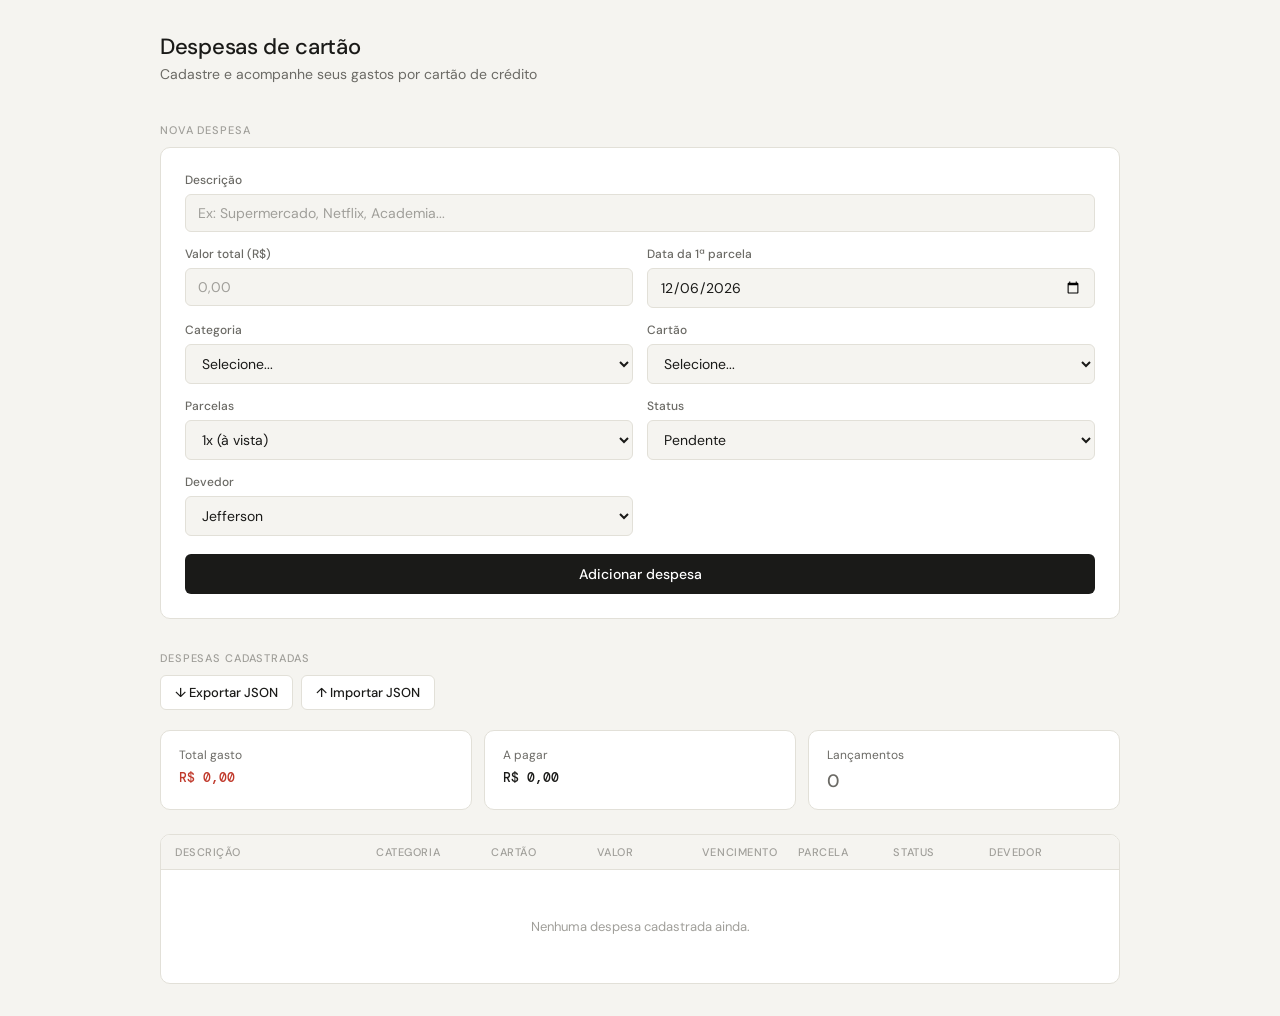
==== ReceitasEDespesas.html @ f3873daf "Versão inicial do projeto" ====
<!DOCTYPE html>
<html lang="pt-BR">
<head>
  <meta charset="UTF-8">
  <meta name="viewport" content="width=device-width, initial-scale=1.0">
  <title>Despesas de Cartão</title>
  <link href="https://fonts.googleapis.com/css2?family=DM+Sans:wght@400;500&family=DM+Mono:wght@400;500&display=swap" rel="stylesheet">
  <style>
    *, *::before, *::after { box-sizing: border-box; margin: 0; padding: 0; }

    :root {
      --bg: #f5f4f0;
      --surface: #ffffff;
      --border: #e2e0d8;
      --border-strong: #c8c6bc;
      --text: #1a1a18;
      --text-muted: #6b6a65;
      --text-faint: #a09f9a;
      --accent: #1a1a18;
      --danger: #c0392b;
      --danger-bg: #fdf0ee;
      --success: #1a7a4a;
      --success-bg: #edf7f2;
      --warning: #b35c00;
      --warning-bg: #fef5e7;
      --radius: 10px;
      --radius-sm: 6px;
    }

    body {
      font-family: 'DM Sans', sans-serif;
      background: var(--bg);
      color: var(--text);
      min-height: 100vh;
      padding: 2rem 1rem;
    }

    .container { max-width: 960px; margin: 0 auto; }

    header { margin-bottom: 2.5rem; }
    header h1 { font-size: 22px; font-weight: 500; letter-spacing: -0.3px; }
    header p { font-size: 14px; color: var(--text-muted); margin-top: 4px; }

    .section-label {
      font-size: 11px; font-weight: 500; text-transform: uppercase;
      letter-spacing: 0.08em; color: var(--text-faint); margin-bottom: 10px;
    }

    .card {
      background: var(--surface); border: 1px solid var(--border);
      border-radius: var(--radius); padding: 1.5rem; margin-bottom: 2rem;
    }

    .form-grid { display: grid; grid-template-columns: 1fr 1fr; gap: 14px; }
    .form-group { display: flex; flex-direction: column; gap: 6px; }
    .form-group.full { grid-column: 1 / -1; }

    label { font-size: 12px; font-weight: 500; color: var(--text-muted); }

    input, select {
      font-family: 'DM Sans', sans-serif; font-size: 14px; color: var(--text);
      background: var(--bg); border: 1px solid var(--border);
      border-radius: var(--radius-sm); padding: 9px 12px; outline: none;
      transition: border-color 0.15s; width: 100%;
    }
    input:focus, select:focus { border-color: var(--border-strong); background: #fff; }
    input::placeholder { color: var(--text-faint); }

    .btn-primary {
      width: 100%; padding: 11px; background: var(--accent); color: #fff;
      border: none; border-radius: var(--radius-sm); font-family: 'DM Sans', sans-serif;
      font-size: 14px; font-weight: 500; cursor: pointer; transition: opacity 0.15s; margin-top: 4px;
    }
    .btn-primary:hover { opacity: 0.82; }
    .btn-primary:active { opacity: 0.65; }

    .toolbar { display: flex; gap: 8px; margin-bottom: 1.25rem; }

    .btn-outline {
      display: inline-flex; align-items: center; gap: 6px; padding: 8px 14px;
      background: var(--surface); border: 1px solid var(--border); border-radius: var(--radius-sm);
      font-family: 'DM Sans', sans-serif; font-size: 13px; font-weight: 500;
      color: var(--text); cursor: pointer; transition: background 0.12s, border-color 0.12s;
    }
    .btn-outline:hover { background: var(--bg); border-color: var(--border-strong); }

    .summary { display: grid; grid-template-columns: repeat(3, 1fr); gap: 12px; margin-bottom: 1.5rem; }

    .metric {
      background: var(--surface); border: 1px solid var(--border);
      border-radius: var(--radius); padding: 16px 18px;
    }
    .metric-label { font-size: 12px; color: var(--text-muted); margin-bottom: 6px; }
    .metric-value { font-size: 22px; font-weight: 500; }
    .metric-value.danger { color: var(--danger); }
    .metric-value.muted { font-size: 18px; color: var(--text-muted); }

    .table-wrap {
      background: var(--surface); border: 1px solid var(--border);
      border-radius: var(--radius); overflow: hidden;
    }

    table { width: 100%; border-collapse: collapse; table-layout: fixed; }

    th {
      font-size: 11px; font-weight: 500; color: var(--text-faint); text-align: left;
      padding: 10px 14px; border-bottom: 1px solid var(--border); background: var(--bg);
      text-transform: uppercase; letter-spacing: 0.05em;
    }

    td {
      font-size: 13px; padding: 11px 14px;
      border-bottom: 1px solid var(--border); vertical-align: middle;
    }
    tr:last-child td { border-bottom: none; }
    tr:hover td { background: #fafaf8; }

    .badge { display: inline-block; font-size: 11px; font-weight: 500; padding: 3px 9px; border-radius: 20px; }
    .badge-pago { background: var(--success-bg); color: var(--success); }
    .badge-pendente { background: var(--warning-bg); color: var(--warning); }

    .cat-pill {
      display: inline-block; font-size: 11px; padding: 3px 9px; border-radius: 20px;
      background: var(--bg); color: var(--text-muted); border: 1px solid var(--border);
    }

    .parc-pill {
      display: inline-block; font-size: 11px; font-weight: 500; padding: 3px 9px;
      border-radius: 20px; background: #ede9fe; color: #5b21b6;
    }

    .mono { font-family: 'DM Mono', monospace; font-size: 13px; }

    .btn-del {
      background: none; border: none; color: var(--text-faint); cursor: pointer;
      font-size: 18px; line-height: 1; padding: 3px 7px; border-radius: var(--radius-sm);
      transition: color 0.1s, background 0.1s;
    }
    .btn-del:hover { color: var(--danger); background: var(--danger-bg); }

    .empty { text-align: center; color: var(--text-faint); font-size: 13px; padding: 3rem 0; }

    .toast {
      position: fixed; bottom: 2rem; left: 50%;
      transform: translateX(-50%) translateY(10px);
      background: var(--text); color: #fff; font-size: 13px;
      padding: 9px 20px; border-radius: 20px; opacity: 0;
      transition: opacity 0.2s, transform 0.2s;
      pointer-events: none; white-space: nowrap; z-index: 999;
    }
    .toast.show { opacity: 1; transform: translateX(-50%) translateY(0); }

    @media (max-width: 640px) {
      .form-grid { grid-template-columns: 1fr; }
      .summary { grid-template-columns: 1fr 1fr; }
      .col-cat, .col-cart { display: none; }
    }
  </style>
</head>
<body>
  <div class="container">

    <header>
      <h1>Despesas de cartão</h1>
      <p>Cadastre e acompanhe seus gastos por cartão de crédito</p>
    </header>

    <p class="section-label">Nova despesa</p>
    <div class="card">
      <div class="form-grid">
        <div class="form-group full">
          <label for="desc">Descrição</label>
          <input type="text" id="desc" placeholder="Ex: Supermercado, Netflix, Academia...">
        </div>
        <div class="form-group">
          <label for="valor">Valor total (R$)</label>
          <input type="number" id="valor" placeholder="0,00" min="0" step="0.01">
        </div>
        <div class="form-group">
          <label for="data">Data da 1ª parcela</label>
          <input type="date" id="data">
        </div>
        <div class="form-group">
          <label for="categoria">Categoria</label>
          <select id="categoria">
            <option value="">Selecione...</option>
            <option>Alimentação</option><option>Transporte</option><option>Saúde</option>
            <option>Lazer</option><option>Educação</option><option>Casa</option>
            <option>Assinaturas</option><option>Roupas</option><option>Viagem</option><option>Outros</option>
          </select>
        </div>
        <div class="form-group">
          <label for="cartao">Cartão</label>
          <select id="cartao">
            <option value="">Selecione...</option>
            <option>Nubank</option><option>Itaú</option><option>Bradesco</option>
            <option>Santander</option><option>Caixa</option><option>Inter</option>
            <option>C6 Bank</option><option>XP</option><option>Outro</option>
          </select>
        </div>
        <div class="form-group">
          <label for="parcelas">Parcelas</label>
          <select id="parcelas">
            <option value="1">1x (à vista)</option>
            <option value="2">2x</option><option value="3">3x</option><option value="4">4x</option>
            <option value="5">5x</option><option value="6">6x</option><option value="7">7x</option>
            <option value="8">8x</option><option value="9">9x</option><option value="10">10x</option>
            <option value="11">11x</option><option value="12">12x</option>
          </select>
        </div>
        <div class="form-group">
          <label for="status">Status</label>
          <select id="status">
            <option value="pendente">Pendente</option>
            <option value="pago">Pago</option>
          </select>
        </div>
        <div class="form-group">
          <label for="devedor">Devedor</label>
          <select id="devedor">
            <option value="Jefferson">Jefferson</option>
            <option value="Erika">Erika</option>
            <option value="Ambos">Ambos</option>
          </select>
        </div>
        <div class="form-group full">
          <button class="btn-primary" onclick="addDespesa()">Adicionar despesa</button>
        </div>
      </div>
    </div>

    <p class="section-label">Despesas cadastradas</p>

    <div class="toolbar">
      <button class="btn-outline" onclick="exportarJSON()">↓ Exportar JSON</button>
      <button class="btn-outline" onclick="document.getElementById('importInput').click()">↑ Importar JSON</button>
      <input type="file" id="importInput" accept=".json" style="display:none" onchange="importarJSON(event)">
    </div>

    <div class="summary">
      <div class="metric">
        <div class="metric-label">Total gasto</div>
        <div class="metric-value danger mono" id="total">R$ 0,00</div>
      </div>
      <div class="metric">
        <div class="metric-label">A pagar</div>
        <div class="metric-value mono" id="apagar">R$ 0,00</div>
      </div>
      <div class="metric">
        <div class="metric-label">Lançamentos</div>
        <div class="metric-value muted" id="count">0</div>
      </div>
    </div>

    <div class="table-wrap">
      <table>
        <colgroup>
          <col style="width:21%">
          <col class="col-cat" style="width:12%">
          <col class="col-cart" style="width:11%">
          <col style="width:11%">
          <col style="width:10%">
          <col style="width:10%">
          <col style="width:10%">
          <col style="width:10%">
          <col style="width:5%">
        </colgroup>
        <thead>
          <tr>
            <th>Descrição</th>
            <th class="col-cat">Categoria</th>
            <th class="col-cart">Cartão</th>
            <th>Valor</th>
            <th>Vencimento</th>
            <th>Parcela</th>
            <th>Status</th>
            <th>Devedor</th>
            <th></th>
          </tr>
        </thead>
        <tbody id="tbody">
          <tr><td colspan="9" class="empty">Nenhuma despesa cadastrada ainda.</td></tr>
        </tbody>
      </table>
    </div>

  </div>

  <div class="toast" id="toast"></div>

  <script>
    const STORAGE_KEY = 'despesas_cartao_v2';
    const fmt = v => v.toLocaleString('pt-BR', { style: 'currency', currency: 'BRL' });
    let despesas = [];

    function salvarLocal() {
      try { localStorage.setItem(STORAGE_KEY, JSON.stringify(despesas)); } catch(e) {}
    }

    function carregarLocal() {
      try {
        const raw = localStorage.getItem(STORAGE_KEY);
        if (raw) despesas = JSON.parse(raw);
      } catch(e) { despesas = []; }
    }

    function toast(msg) {
      const el = document.getElementById('toast');
      el.textContent = msg;
      el.classList.add('show');
      setTimeout(() => el.classList.remove('show'), 2400);
    }

    function exportarJSON() {
      if (despesas.length === 0) { toast('Nenhuma despesa para exportar.'); return; }
      const blob = new Blob([JSON.stringify(despesas, null, 2)], { type: 'application/json' });
      const url = URL.createObjectURL(blob);
      const a = document.createElement('a');
      a.href = url;
      a.download = `despesas_${new Date().toISOString().slice(0,10)}.json`;
      a.click();
      URL.revokeObjectURL(url);
      toast('Exportado com sucesso!');
    }

    function importarJSON(event) {
      const file = event.target.files[0];
      if (!file) return;
      const reader = new FileReader();
      reader.onload = e => {
        try {
          const dados = JSON.parse(e.target.result);
          if (!Array.isArray(dados)) throw new Error();
          despesas = dados;
          salvarLocal();
          renderTabela();
          renderSummary();
          toast(`${dados.length} lançamento(s) importado(s).`);
        } catch { toast('Arquivo inválido.'); }
        event.target.value = '';
      };
      reader.readAsText(file);
    }

    function addDespesa() {
      const desc      = document.getElementById('desc').value.trim();
      const valor     = parseFloat(document.getElementById('valor').value);
      const data      = document.getElementById('data').value;
      const categoria = document.getElementById('categoria').value;
      const cartao    = document.getElementById('cartao').value;
      const parcelas  = parseInt(document.getElementById('parcelas').value);
      const status    = document.getElementById('status').value;
      const devedor   = document.getElementById('devedor').value;

      if (!desc || !valor || !data || !categoria || !cartao) {
        toast('Preencha todos os campos obrigatórios.'); return;
      }

      const valorParcela = parseFloat((valor / parcelas).toFixed(2));
      const [ano, mes, dia] = data.split('-').map(Number);
      const grupoId = Date.now();

      const novas = Array.from({ length: parcelas }, (_, i) => {
        const d = new Date(ano, mes - 1 + i, dia);
        const dataParc = [
          d.getFullYear(),
          String(d.getMonth() + 1).padStart(2, '0'),
          String(d.getDate()).padStart(2, '0')
        ].join('-');
        return {
          id: grupoId + i,
          grupoId,
          desc,
          valor: valorParcela,
          data: dataParc,
          categoria,
          cartao,
          parcelaAtual: i + 1,
          parcelaTotal: parcelas,
          status,
          devedor
        };
      });

      despesas.unshift(...novas);
      salvarLocal();
      renderTabela();
      renderSummary();

      document.getElementById('desc').value = '';
      document.getElementById('valor').value = '';
      document.getElementById('categoria').value = '';
      document.getElementById('cartao').value = '';
      document.getElementById('parcelas').value = '1';
      document.getElementById('status').value = 'pendente';

      const msg = parcelas === 1
        ? 'Despesa adicionada!'
        : `${parcelas} parcelas de ${fmt(valorParcela)} adicionadas!`;
      toast(msg);
    }

    function deleteDespesa(id) {
      const d = despesas.find(x => x.id === id);
      if (!d) return;
      if (d.parcelaTotal > 1) {
        const todas = confirm(
          `Esta despesa tem ${d.parcelaTotal} parcelas.\n\nOK = remover todas as parcelas\nCancelar = remover só esta parcela`
        );
        despesas = todas
          ? despesas.filter(x => x.grupoId !== d.grupoId)
          : despesas.filter(x => x.id !== id);
      } else {
        if (!confirm('Remover esta despesa?')) return;
        despesas = despesas.filter(x => x.id !== id);
      }
      salvarLocal();
      renderTabela();
      renderSummary();
      toast('Removido.');
    }

    function renderTabela() {
      const tbody = document.getElementById('tbody');
      if (despesas.length === 0) {
        tbody.innerHTML = '<tr><td colspan="9" class="empty">Nenhuma despesa cadastrada ainda.</td></tr>';
        return;
      }
      tbody.innerHTML = despesas.map(d => {
        const [y, m, day] = d.data.split('-');
        const dataFmt = `${day}/${m}/${y}`;
        const parcLabel = d.parcelaTotal === 1
          ? '<span style="color:var(--text-faint);font-size:12px">à vista</span>'
          : `<span class="parc-pill">${d.parcelaAtual}/${d.parcelaTotal}</span>`;
        const badge = d.status === 'pago'
          ? '<span class="badge badge-pago">pago</span>'
          : '<span class="badge badge-pendente">pendente</span>';
        return `<tr>
          <td style="font-weight:500;overflow:hidden;text-overflow:ellipsis;white-space:nowrap" title="${d.desc}">${d.desc}</td>
          <td class="col-cat"><span class="cat-pill">${d.categoria}</span></td>
          <td class="col-cart" style="color:var(--text-muted);overflow:hidden;text-overflow:ellipsis;white-space:nowrap">${d.cartao}</td>
          <td class="mono" style="font-weight:500">${fmt(d.valor)}</td>
          <td style="color:var(--text-muted)">${dataFmt}</td>
          <td>${parcLabel}</td>
          <td>${badge}</td>
          <td style="color:var(--text-muted)">${d.devedor || '—'}</td>
          <td><button class="btn-del" onclick="deleteDespesa(${d.id})" title="Remover">×</button></td>
        </tr>`;
      }).join('');
    }

    function renderSummary() {
      const total  = despesas.reduce((s, d) => s + d.valor, 0);
      const apagar = despesas.filter(d => d.status === 'pendente').reduce((s, d) => s + d.valor, 0);
      document.getElementById('total').textContent  = fmt(total);
      document.getElementById('apagar').textContent = fmt(apagar);
      document.getElementById('count').textContent  = despesas.length;
    }

    document.getElementById('data').valueAsDate = new Date();
    carregarLocal();
    renderTabela();
    renderSummary();
  </script>
</body>
</html>
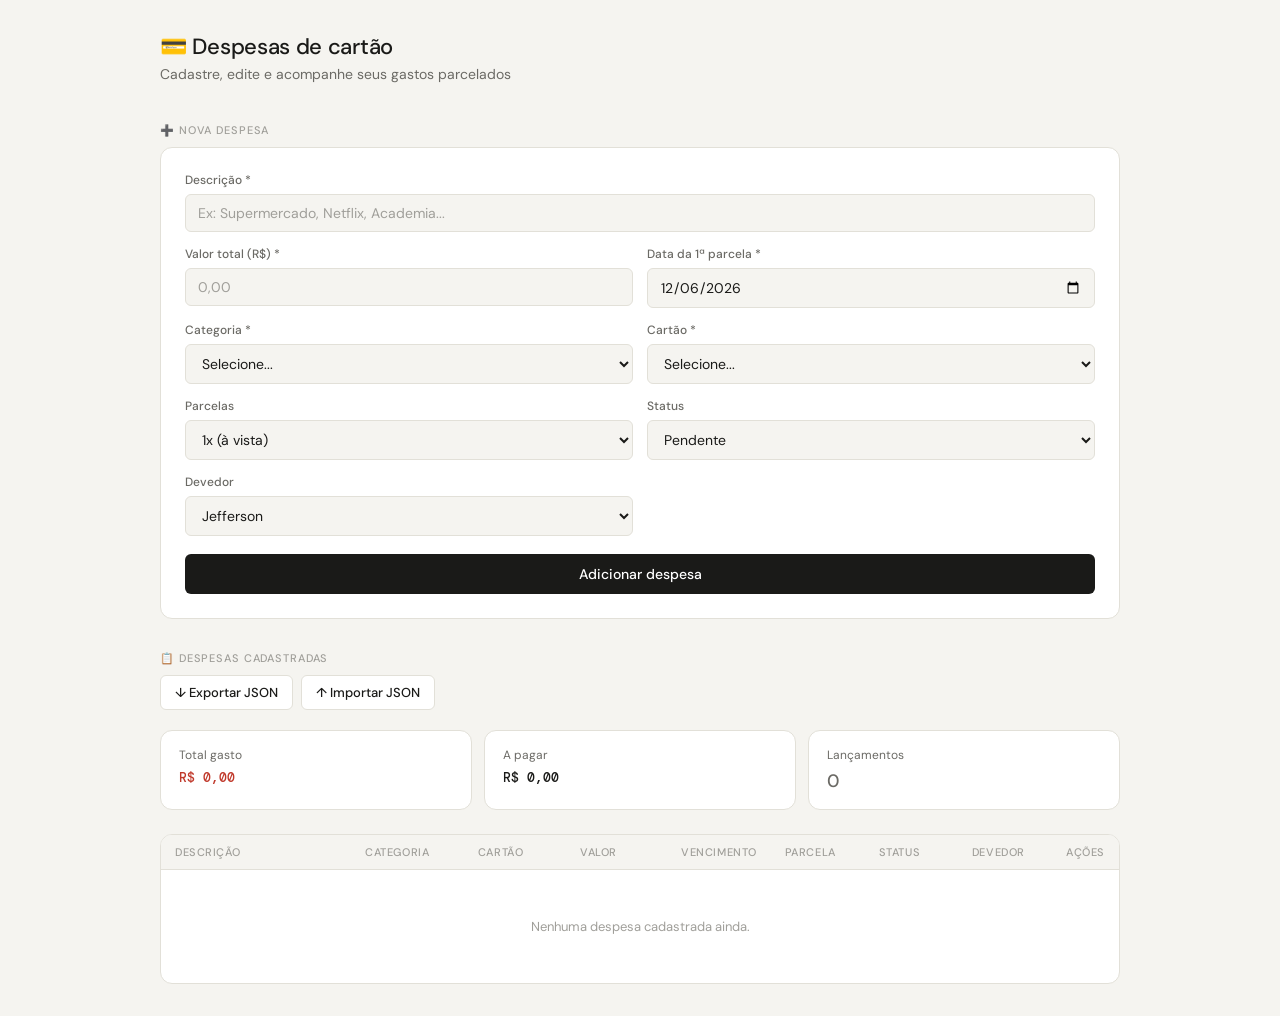
==== commit a1ecde42: "v2.10 - alteracao: separação do css e outros aperfeiçoamentos" ====
--- a/ReceitasEDespesas.html
+++ b/ReceitasEDespesas.html
@@ -1,466 +1,478 @@
 <!DOCTYPE html>
 <html lang="pt-BR">
 <head>
-  <meta charset="UTF-8">
-  <meta name="viewport" content="width=device-width, initial-scale=1.0">
-  <title>Despesas de Cartão</title>
-  <link href="https://fonts.googleapis.com/css2?family=DM+Sans:wght@400;500&family=DM+Mono:wght@400;500&display=swap" rel="stylesheet">
-  <style>
-    *, *::before, *::after { box-sizing: border-box; margin: 0; padding: 0; }
-
-    :root {
-      --bg: #f5f4f0;
-      --surface: #ffffff;
-      --border: #e2e0d8;
-      --border-strong: #c8c6bc;
-      --text: #1a1a18;
-      --text-muted: #6b6a65;
-      --text-faint: #a09f9a;
-      --accent: #1a1a18;
-      --danger: #c0392b;
-      --danger-bg: #fdf0ee;
-      --success: #1a7a4a;
-      --success-bg: #edf7f2;
-      --warning: #b35c00;
-      --warning-bg: #fef5e7;
-      --radius: 10px;
-      --radius-sm: 6px;
-    }
-
-    body {
-      font-family: 'DM Sans', sans-serif;
-      background: var(--bg);
-      color: var(--text);
-      min-height: 100vh;
-      padding: 2rem 1rem;
-    }
-
-    .container { max-width: 960px; margin: 0 auto; }
-
-    header { margin-bottom: 2.5rem; }
-    header h1 { font-size: 22px; font-weight: 500; letter-spacing: -0.3px; }
-    header p { font-size: 14px; color: var(--text-muted); margin-top: 4px; }
-
-    .section-label {
-      font-size: 11px; font-weight: 500; text-transform: uppercase;
-      letter-spacing: 0.08em; color: var(--text-faint); margin-bottom: 10px;
-    }
-
-    .card {
-      background: var(--surface); border: 1px solid var(--border);
-      border-radius: var(--radius); padding: 1.5rem; margin-bottom: 2rem;
-    }
-
-    .form-grid { display: grid; grid-template-columns: 1fr 1fr; gap: 14px; }
-    .form-group { display: flex; flex-direction: column; gap: 6px; }
-    .form-group.full { grid-column: 1 / -1; }
-
-    label { font-size: 12px; font-weight: 500; color: var(--text-muted); }
-
-    input, select {
-      font-family: 'DM Sans', sans-serif; font-size: 14px; color: var(--text);
-      background: var(--bg); border: 1px solid var(--border);
-      border-radius: var(--radius-sm); padding: 9px 12px; outline: none;
-      transition: border-color 0.15s; width: 100%;
-    }
-    input:focus, select:focus { border-color: var(--border-strong); background: #fff; }
-    input::placeholder { color: var(--text-faint); }
-
-    .btn-primary {
-      width: 100%; padding: 11px; background: var(--accent); color: #fff;
-      border: none; border-radius: var(--radius-sm); font-family: 'DM Sans', sans-serif;
-      font-size: 14px; font-weight: 500; cursor: pointer; transition: opacity 0.15s; margin-top: 4px;
-    }
-    .btn-primary:hover { opacity: 0.82; }
-    .btn-primary:active { opacity: 0.65; }
-
-    .toolbar { display: flex; gap: 8px; margin-bottom: 1.25rem; }
-
-    .btn-outline {
-      display: inline-flex; align-items: center; gap: 6px; padding: 8px 14px;
-      background: var(--surface); border: 1px solid var(--border); border-radius: var(--radius-sm);
-      font-family: 'DM Sans', sans-serif; font-size: 13px; font-weight: 500;
-      color: var(--text); cursor: pointer; transition: background 0.12s, border-color 0.12s;
-    }
-    .btn-outline:hover { background: var(--bg); border-color: var(--border-strong); }
-
-    .summary { display: grid; grid-template-columns: repeat(3, 1fr); gap: 12px; margin-bottom: 1.5rem; }
-
-    .metric {
-      background: var(--surface); border: 1px solid var(--border);
-      border-radius: var(--radius); padding: 16px 18px;
-    }
-    .metric-label { font-size: 12px; color: var(--text-muted); margin-bottom: 6px; }
-    .metric-value { font-size: 22px; font-weight: 500; }
-    .metric-value.danger { color: var(--danger); }
-    .metric-value.muted { font-size: 18px; color: var(--text-muted); }
-
-    .table-wrap {
-      background: var(--surface); border: 1px solid var(--border);
-      border-radius: var(--radius); overflow: hidden;
-    }
-
-    table { width: 100%; border-collapse: collapse; table-layout: fixed; }
-
-    th {
-      font-size: 11px; font-weight: 500; color: var(--text-faint); text-align: left;
-      padding: 10px 14px; border-bottom: 1px solid var(--border); background: var(--bg);
-      text-transform: uppercase; letter-spacing: 0.05em;
-    }
-
-    td {
-      font-size: 13px; padding: 11px 14px;
-      border-bottom: 1px solid var(--border); vertical-align: middle;
-    }
-    tr:last-child td { border-bottom: none; }
-    tr:hover td { background: #fafaf8; }
-
-    .badge { display: inline-block; font-size: 11px; font-weight: 500; padding: 3px 9px; border-radius: 20px; }
-    .badge-pago { background: var(--success-bg); color: var(--success); }
-    .badge-pendente { background: var(--warning-bg); color: var(--warning); }
-
-    .cat-pill {
-      display: inline-block; font-size: 11px; padding: 3px 9px; border-radius: 20px;
-      background: var(--bg); color: var(--text-muted); border: 1px solid var(--border);
-    }
-
-    .parc-pill {
-      display: inline-block; font-size: 11px; font-weight: 500; padding: 3px 9px;
-      border-radius: 20px; background: #ede9fe; color: #5b21b6;
-    }
-
-    .mono { font-family: 'DM Mono', monospace; font-size: 13px; }
-
-    .btn-del {
-      background: none; border: none; color: var(--text-faint); cursor: pointer;
-      font-size: 18px; line-height: 1; padding: 3px 7px; border-radius: var(--radius-sm);
-      transition: color 0.1s, background 0.1s;
-    }
-    .btn-del:hover { color: var(--danger); background: var(--danger-bg); }
-
-    .empty { text-align: center; color: var(--text-faint); font-size: 13px; padding: 3rem 0; }
-
-    .toast {
-      position: fixed; bottom: 2rem; left: 50%;
-      transform: translateX(-50%) translateY(10px);
-      background: var(--text); color: #fff; font-size: 13px;
-      padding: 9px 20px; border-radius: 20px; opacity: 0;
-      transition: opacity 0.2s, transform 0.2s;
-      pointer-events: none; white-space: nowrap; z-index: 999;
-    }
-    .toast.show { opacity: 1; transform: translateX(-50%) translateY(0); }
-
-    @media (max-width: 640px) {
-      .form-grid { grid-template-columns: 1fr; }
-      .summary { grid-template-columns: 1fr 1fr; }
-      .col-cat, .col-cart { display: none; }
-    }
-  </style>
+    <meta charset="UTF-8">
+    <meta name="viewport" content="width=device-width, initial-scale=1.0">
+    <title>Despesas de Cartão - Gerenciador</title>
+    <link href="https://fonts.googleapis.com/css2?family=DM+Sans:wght@400;500&family=DM+Mono:wght@400;500&display=swap" rel="stylesheet">
+    <link rel="stylesheet" href="styles.css">
 </head>
 <body>
-  <div class="container">
-
-    <header>
-      <h1>Despesas de cartão</h1>
-      <p>Cadastre e acompanhe seus gastos por cartão de crédito</p>
-    </header>
-
-    <p class="section-label">Nova despesa</p>
-    <div class="card">
-      <div class="form-grid">
-        <div class="form-group full">
-          <label for="desc">Descrição</label>
-          <input type="text" id="desc" placeholder="Ex: Supermercado, Netflix, Academia...">
+    <div class="container">
+        <header>
+            <h1>💳 Despesas de cartão</h1>
+            <p>Cadastre, edite e acompanhe seus gastos parcelados</p>
+        </header>
+
+        <p class="section-label">➕ Nova despesa</p>
+        <div class="card">
+            <form id="formDespesa" onsubmit="return false;">
+                <div class="form-grid">
+                    <div class="form-group full">
+                        <label for="desc">Descrição *</label>
+                        <input type="text" id="desc" placeholder="Ex: Supermercado, Netflix, Academia..." required>
+                    </div>
+                    <div class="form-group">
+                        <label for="valor">Valor total (R$) *</label>
+                        <input type="number" id="valor" placeholder="0,00" min="0" step="0.01" required>
+                    </div>
+                    <div class="form-group">
+                        <label for="data">Data da 1ª parcela *</label>
+                        <input type="date" id="data" required>
+                    </div>
+                    <div class="form-group">
+                        <label for="categoria">Categoria *</label>
+                        <select id="categoria" required>
+                            <option value="">Selecione...</option>
+                            <option>Alimentação</option>
+                            <option>Transporte</option>
+                            <option>Saúde</option>
+                            <option>Lazer</option>
+                            <option>Educação</option>
+                            <option>Casa</option>
+                            <option>Assinaturas</option>
+                            <option>Roupas</option>
+                            <option>Viagem</option>
+                            <option>Outros</option>
+                        </select>
+                    </div>
+                    <div class="form-group">
+                        <label for="cartao">Cartão *</label>
+                        <select id="cartao" required>
+                            <option value="">Selecione...</option>
+                            <option>Nubank</option>
+                            <option>Itaú</option>
+                            <option>Bradesco</option>
+                            <option>Santander</option>
+                            <option>Caixa</option>
+                            <option>Inter</option>
+                            <option>C6 Bank</option>
+                            <option>XP</option>
+                            <option>Outro</option>
+                        </select>
+                    </div>
+                    <div class="form-group">
+                        <label for="parcelas">Parcelas</label>
+                        <select id="parcelas">
+                            <option value="1">1x (à vista)</option>
+                            <option value="2">2x</option>
+                            <option value="3">3x</option>
+                            <option value="4">4x</option>
+                            <option value="5">5x</option>
+                            <option value="6">6x</option>
+                            <option value="7">7x</option>
+                            <option value="8">8x</option>
+                            <option value="9">9x</option>
+                            <option value="10">10x</option>
+                            <option value="11">11x</option>
+                            <option value="12">12x</option>
+                        </select>
+                    </div>
+                    <div class="form-group">
+                        <label for="status">Status</label>
+                        <select id="status">
+                            <option value="pendente">Pendente</option>
+                            <option value="pago">Pago</option>
+                        </select>
+                    </div>
+                    <div class="form-group">
+                        <label for="devedor">Devedor</label>
+                        <select id="devedor">
+                            <option value="Jefferson">Jefferson</option>
+                            <option value="Erika">Erika</option>
+                            <option value="Ambos">Ambos</option>
+                        </select>
+                    </div>
+                    <div class="form-group full">
+                        <button type="submit" class="btn-primary" onclick="addDespesa()">Adicionar despesa</button>
+                    </div>
+                </div>
+            </form>
         </div>
-        <div class="form-group">
-          <label for="valor">Valor total (R$)</label>
-          <input type="number" id="valor" placeholder="0,00" min="0" step="0.01">
+
+        <p class="section-label">📋 Despesas cadastradas</p>
+
+        <div class="toolbar">
+            <button class="btn-outline" onclick="exportarJSON()">↓ Exportar JSON</button>
+            <button class="btn-outline" onclick="document.getElementById('importInput').click()">↑ Importar JSON</button>
+            <input type="file" id="importInput" accept=".json" style="display:none" onchange="importarJSON(event)">
         </div>
-        <div class="form-group">
-          <label for="data">Data da 1ª parcela</label>
-          <input type="date" id="data">
+
+        <div class="summary">
+            <div class="metric">
+                <div class="metric-label">Total gasto</div>
+                <div class="metric-value danger mono" id="total">R$ 0,00</div>
+            </div>
+            <div class="metric">
+                <div class="metric-label">A pagar</div>
+                <div class="metric-value mono" id="apagar">R$ 0,00</div>
+            </div>
+            <div class="metric">
+                <div class="metric-label">Lançamentos</div>
+                <div class="metric-value muted" id="count">0</div>
+            </div>
         </div>
-        <div class="form-group">
-          <label for="categoria">Categoria</label>
-          <select id="categoria">
-            <option value="">Selecione...</option>
-            <option>Alimentação</option><option>Transporte</option><option>Saúde</option>
-            <option>Lazer</option><option>Educação</option><option>Casa</option>
-            <option>Assinaturas</option><option>Roupas</option><option>Viagem</option><option>Outros</option>
-          </select>
+
+        <div class="table-wrap">
+            <table>
+                <colgroup>
+                    <col style="width:21%">
+                    <col class="col-cat" style="width:12%">
+                    <col class="col-cart" style="width:11%">
+                    <col style="width:11%">
+                    <col style="width:10%">
+                    <col style="width:10%">
+                    <col style="width:10%">
+                    <col style="width:10%">
+                    <col style="width:5%">
+                </colgroup>
+                <thead>
+                    <tr>
+                        <th>Descrição</th>
+                        <th class="col-cat">Categoria</th>
+                        <th class="col-cart">Cartão</th>
+                        <th>Valor</th>
+                        <th>Vencimento</th>
+                        <th>Parcela</th>
+                        <th>Status</th>
+                        <th>Devedor</th>
+                        <th>Ações</th>
+                    </tr>
+                </thead>
+                <tbody id="tbody">
+                    <tr>
+                        <td colspan="9" class="empty">Nenhuma despesa cadastrada ainda.</td>
+                    </tr>
+                </tbody>
+            </table>
         </div>
-        <div class="form-group">
-          <label for="cartao">Cartão</label>
-          <select id="cartao">
-            <option value="">Selecione...</option>
-            <option>Nubank</option><option>Itaú</option><option>Bradesco</option>
-            <option>Santander</option><option>Caixa</option><option>Inter</option>
-            <option>C6 Bank</option><option>XP</option><option>Outro</option>
-          </select>
+    </div>
+
+    <!-- Modal de Edição -->
+    <div id="editModal" class="modal">
+        <div class="modal-content">
+            <span class="close" onclick="fecharModal()">&times;</span>
+            <h2 style="margin-bottom: 1rem;">✏️ Editar Despesa</h2>
+            <input type="hidden" id="editId">
+            <div class="form-grid">
+                <div class="form-group full">
+                    <label>Descrição</label>
+                    <input type="text" id="editDesc">
+                </div>
+                <div class="form-group">
+                    <label>Valor (R$)</label>
+                    <input type="number" id="editValor" step="0.01">
+                </div>
+                <div class="form-group">
+                    <label>Data</label>
+                    <input type="date" id="editData">
+                </div>
+                <div class="form-group">
+                    <label>Categoria</label>
+                    <select id="editCategoria">
+                        <option>Alimentação</option>
+                        <option>Transporte</option>
+                        <option>Saúde</option>
+                        <option>Lazer</option>
+                        <option>Educação</option>
+                        <option>Casa</option>
+                        <option>Assinaturas</option>
+                        <option>Roupas</option>
+                        <option>Viagem</option>
+                        <option>Outros</option>
+                    </select>
+                </div>
+                <div class="form-group">
+                    <label>Cartão</label>
+                    <select id="editCartao">
+                        <option>Nubank</option>
+                        <option>Itaú</option>
+                        <option>Bradesco</option>
+                        <option>Santander</option>
+                        <option>Caixa</option>
+                        <option>Inter</option>
+                        <option>C6 Bank</option>
+                        <option>XP</option>
+                        <option>Outro</option>
+                    </select>
+                </div>
+                <div class="form-group">
+                    <label>Status</label>
+                    <select id="editStatus">
+                        <option value="pendente">Pendente</option>
+                        <option value="pago">Pago</option>
+                    </select>
+                </div>
+                <div class="form-group">
+                    <label>Devedor</label>
+                    <select id="editDevedor">
+                        <option>Jefferson</option>
+                        <option>Erika</option>
+                        <option>Ambos</option>
+                    </select>
+                </div>
+                <div class="form-group full">
+                    <button class="btn-primary" onclick="salvarEdicao()">Salvar Alterações</button>
+                </div>
+            </div>
         </div>
-        <div class="form-group">
-          <label for="parcelas">Parcelas</label>
-          <select id="parcelas">
-            <option value="1">1x (à vista)</option>
-            <option value="2">2x</option><option value="3">3x</option><option value="4">4x</option>
-            <option value="5">5x</option><option value="6">6x</option><option value="7">7x</option>
-            <option value="8">8x</option><option value="9">9x</option><option value="10">10x</option>
-            <option value="11">11x</option><option value="12">12x</option>
-          </select>
-        </div>
-        <div class="form-group">
-          <label for="status">Status</label>
-          <select id="status">
-            <option value="pendente">Pendente</option>
-            <option value="pago">Pago</option>
-          </select>
-        </div>
-        <div class="form-group">
-          <label for="devedor">Devedor</label>
-          <select id="devedor">
-            <option value="Jefferson">Jefferson</option>
-            <option value="Erika">Erika</option>
-            <option value="Ambos">Ambos</option>
-          </select>
-        </div>
-        <div class="form-group full">
-          <button class="btn-primary" onclick="addDespesa()">Adicionar despesa</button>
-        </div>
-      </div>
     </div>
 
-    <p class="section-label">Despesas cadastradas</p>
-
-    <div class="toolbar">
-      <button class="btn-outline" onclick="exportarJSON()">↓ Exportar JSON</button>
-      <button class="btn-outline" onclick="document.getElementById('importInput').click()">↑ Importar JSON</button>
-      <input type="file" id="importInput" accept=".json" style="display:none" onchange="importarJSON(event)">
-    </div>
-
-    <div class="summary">
-      <div class="metric">
-        <div class="metric-label">Total gasto</div>
-        <div class="metric-value danger mono" id="total">R$ 0,00</div>
-      </div>
-      <div class="metric">
-        <div class="metric-label">A pagar</div>
-        <div class="metric-value mono" id="apagar">R$ 0,00</div>
-      </div>
-      <div class="metric">
-        <div class="metric-label">Lançamentos</div>
-        <div class="metric-value muted" id="count">0</div>
-      </div>
-    </div>
-
-    <div class="table-wrap">
-      <table>
-        <colgroup>
-          <col style="width:21%">
-          <col class="col-cat" style="width:12%">
-          <col class="col-cart" style="width:11%">
-          <col style="width:11%">
-          <col style="width:10%">
-          <col style="width:10%">
-          <col style="width:10%">
-          <col style="width:10%">
-          <col style="width:5%">
-        </colgroup>
-        <thead>
-          <tr>
-            <th>Descrição</th>
-            <th class="col-cat">Categoria</th>
-            <th class="col-cart">Cartão</th>
-            <th>Valor</th>
-            <th>Vencimento</th>
-            <th>Parcela</th>
-            <th>Status</th>
-            <th>Devedor</th>
-            <th></th>
-          </tr>
-        </thead>
-        <tbody id="tbody">
-          <tr><td colspan="9" class="empty">Nenhuma despesa cadastrada ainda.</td></tr>
-        </tbody>
-      </table>
-    </div>
-
-  </div>
-
-  <div class="toast" id="toast"></div>
-
-  <script>
-    const STORAGE_KEY = 'despesas_cartao_v2';
-    const fmt = v => v.toLocaleString('pt-BR', { style: 'currency', currency: 'BRL' });
-    let despesas = [];
-
-    function salvarLocal() {
-      try { localStorage.setItem(STORAGE_KEY, JSON.stringify(despesas)); } catch(e) {}
-    }
-
-    function carregarLocal() {
-      try {
-        const raw = localStorage.getItem(STORAGE_KEY);
-        if (raw) despesas = JSON.parse(raw);
-      } catch(e) { despesas = []; }
-    }
-
-    function toast(msg) {
-      const el = document.getElementById('toast');
-      el.textContent = msg;
-      el.classList.add('show');
-      setTimeout(() => el.classList.remove('show'), 2400);
-    }
-
-    function exportarJSON() {
-      if (despesas.length === 0) { toast('Nenhuma despesa para exportar.'); return; }
-      const blob = new Blob([JSON.stringify(despesas, null, 2)], { type: 'application/json' });
-      const url = URL.createObjectURL(blob);
-      const a = document.createElement('a');
-      a.href = url;
-      a.download = `despesas_${new Date().toISOString().slice(0,10)}.json`;
-      a.click();
-      URL.revokeObjectURL(url);
-      toast('Exportado com sucesso!');
-    }
-
-    function importarJSON(event) {
-      const file = event.target.files[0];
-      if (!file) return;
-      const reader = new FileReader();
-      reader.onload = e => {
-        try {
-          const dados = JSON.parse(e.target.result);
-          if (!Array.isArray(dados)) throw new Error();
-          despesas = dados;
-          salvarLocal();
-          renderTabela();
-          renderSummary();
-          toast(`${dados.length} lançamento(s) importado(s).`);
-        } catch { toast('Arquivo inválido.'); }
-        event.target.value = '';
-      };
-      reader.readAsText(file);
-    }
-
-    function addDespesa() {
-      const desc      = document.getElementById('desc').value.trim();
-      const valor     = parseFloat(document.getElementById('valor').value);
-      const data      = document.getElementById('data').value;
-      const categoria = document.getElementById('categoria').value;
-      const cartao    = document.getElementById('cartao').value;
-      const parcelas  = parseInt(document.getElementById('parcelas').value);
-      const status    = document.getElementById('status').value;
-      const devedor   = document.getElementById('devedor').value;
-
-      if (!desc || !valor || !data || !categoria || !cartao) {
-        toast('Preencha todos os campos obrigatórios.'); return;
-      }
-
-      const valorParcela = parseFloat((valor / parcelas).toFixed(2));
-      const [ano, mes, dia] = data.split('-').map(Number);
-      const grupoId = Date.now();
-
-      const novas = Array.from({ length: parcelas }, (_, i) => {
-        const d = new Date(ano, mes - 1 + i, dia);
-        const dataParc = [
-          d.getFullYear(),
-          String(d.getMonth() + 1).padStart(2, '0'),
-          String(d.getDate()).padStart(2, '0')
-        ].join('-');
-        return {
-          id: grupoId + i,
-          grupoId,
-          desc,
-          valor: valorParcela,
-          data: dataParc,
-          categoria,
-          cartao,
-          parcelaAtual: i + 1,
-          parcelaTotal: parcelas,
-          status,
-          devedor
-        };
-      });
-
-      despesas.unshift(...novas);
-      salvarLocal();
-      renderTabela();
-      renderSummary();
-
-      document.getElementById('desc').value = '';
-      document.getElementById('valor').value = '';
-      document.getElementById('categoria').value = '';
-      document.getElementById('cartao').value = '';
-      document.getElementById('parcelas').value = '1';
-      document.getElementById('status').value = 'pendente';
-
-      const msg = parcelas === 1
-        ? 'Despesa adicionada!'
-        : `${parcelas} parcelas de ${fmt(valorParcela)} adicionadas!`;
-      toast(msg);
-    }
-
-    function deleteDespesa(id) {
-      const d = despesas.find(x => x.id === id);
-      if (!d) return;
-      if (d.parcelaTotal > 1) {
-        const todas = confirm(
-          `Esta despesa tem ${d.parcelaTotal} parcelas.\n\nOK = remover todas as parcelas\nCancelar = remover só esta parcela`
-        );
-        despesas = todas
-          ? despesas.filter(x => x.grupoId !== d.grupoId)
-          : despesas.filter(x => x.id !== id);
-      } else {
-        if (!confirm('Remover esta despesa?')) return;
-        despesas = despesas.filter(x => x.id !== id);
-      }
-      salvarLocal();
-      renderTabela();
-      renderSummary();
-      toast('Removido.');
-    }
-
-    function renderTabela() {
-      const tbody = document.getElementById('tbody');
-      if (despesas.length === 0) {
-        tbody.innerHTML = '<tr><td colspan="9" class="empty">Nenhuma despesa cadastrada ainda.</td></tr>';
-        return;
-      }
-      tbody.innerHTML = despesas.map(d => {
-        const [y, m, day] = d.data.split('-');
-        const dataFmt = `${day}/${m}/${y}`;
-        const parcLabel = d.parcelaTotal === 1
-          ? '<span style="color:var(--text-faint);font-size:12px">à vista</span>'
-          : `<span class="parc-pill">${d.parcelaAtual}/${d.parcelaTotal}</span>`;
-        const badge = d.status === 'pago'
-          ? '<span class="badge badge-pago">pago</span>'
-          : '<span class="badge badge-pendente">pendente</span>';
-        return `<tr>
-          <td style="font-weight:500;overflow:hidden;text-overflow:ellipsis;white-space:nowrap" title="${d.desc}">${d.desc}</td>
-          <td class="col-cat"><span class="cat-pill">${d.categoria}</span></td>
-          <td class="col-cart" style="color:var(--text-muted);overflow:hidden;text-overflow:ellipsis;white-space:nowrap">${d.cartao}</td>
-          <td class="mono" style="font-weight:500">${fmt(d.valor)}</td>
-          <td style="color:var(--text-muted)">${dataFmt}</td>
-          <td>${parcLabel}</td>
-          <td>${badge}</td>
-          <td style="color:var(--text-muted)">${d.devedor || '—'}</td>
-          <td><button class="btn-del" onclick="deleteDespesa(${d.id})" title="Remover">×</button></td>
-        </tr>`;
-      }).join('');
-    }
-
-    function renderSummary() {
-      const total  = despesas.reduce((s, d) => s + d.valor, 0);
-      const apagar = despesas.filter(d => d.status === 'pendente').reduce((s, d) => s + d.valor, 0);
-      document.getElementById('total').textContent  = fmt(total);
-      document.getElementById('apagar').textContent = fmt(apagar);
-      document.getElementById('count').textContent  = despesas.length;
-    }
-
-    document.getElementById('data').valueAsDate = new Date();
-    carregarLocal();
-    renderTabela();
-    renderSummary();
-  </script>
+    <div class="toast" id="toast"></div>
+
+    <script>
+        const STORAGE_KEY = 'despesas_cartao_v2';
+        const fmt = v => v.toLocaleString('pt-BR', { style: 'currency', currency: 'BRL' });
+        let despesas = [];
+
+        function salvarLocal() {
+            try {
+                localStorage.setItem(STORAGE_KEY, JSON.stringify(despesas));
+            } catch (e) {
+                console.error('Erro ao salvar:', e);
+            }
+        }
+
+        function carregarLocal() {
+            try {
+                const raw = localStorage.getItem(STORAGE_KEY);
+                if (raw) despesas = JSON.parse(raw);
+            } catch (e) {
+                despesas = [];
+            }
+        }
+
+        function toast(msg) {
+            const el = document.getElementById('toast');
+            el.textContent = msg;
+            el.classList.add('show');
+            setTimeout(() => el.classList.remove('show'), 2400);
+        }
+
+        function exportarJSON() {
+            if (despesas.length === 0) {
+                toast('Nenhuma despesa para exportar.');
+                return;
+            }
+            const blob = new Blob([JSON.stringify(despesas, null, 2)], { type: 'application/json' });
+            const url = URL.createObjectURL(blob);
+            const a = document.createElement('a');
+            a.href = url;
+            a.download = `despesas_${new Date().toISOString().slice(0, 10)}.json`;
+            a.click();
+            URL.revokeObjectURL(url);
+            toast('Exportado com sucesso!');
+        }
+
+        function importarJSON(event) {
+            const file = event.target.files[0];
+            if (!file) return;
+            const reader = new FileReader();
+            reader.onload = e => {
+                try {
+                    const dados = JSON.parse(e.target.result);
+                    if (!Array.isArray(dados)) throw new Error();
+                    despesas = dados;
+                    salvarLocal();
+                    renderTabela();
+                    renderSummary();
+                    toast(`${dados.length} lançamento(s) importado(s).`);
+                } catch {
+                    toast('Arquivo inválido.');
+                }
+                event.target.value = '';
+            };
+            reader.readAsText(file);
+        }
+
+        function addDespesa() {
+            const desc = document.getElementById('desc').value.trim();
+            const valor = parseFloat(document.getElementById('valor').value);
+            const data = document.getElementById('data').value;
+            const categoria = document.getElementById('categoria').value;
+            const cartao = document.getElementById('cartao').value;
+            const parcelas = parseInt(document.getElementById('parcelas').value);
+            const status = document.getElementById('status').value;
+            const devedor = document.getElementById('devedor').value;
+
+            if (!desc || !valor || !data || !categoria || !cartao) {
+                toast('Preencha todos os campos obrigatórios.');
+                return;
+            }
+
+            const valorParcela = parseFloat((valor / parcelas).toFixed(2));
+            const [ano, mes, dia] = data.split('-').map(Number);
+            const grupoId = Date.now();
+
+            const novas = Array.from({ length: parcelas }, (_, i) => {
+                const d = new Date(ano, mes - 1 + i, dia);
+                const dataParc = [
+                    d.getFullYear(),
+                    String(d.getMonth() + 1).padStart(2, '0'),
+                    String(d.getDate()).padStart(2, '0')
+                ].join('-');
+                return {
+                    id: grupoId + i,
+                    grupoId,
+                    desc,
+                    valor: valorParcela,
+                    data: dataParc,
+                    categoria,
+                    cartao,
+                    parcelaAtual: i + 1,
+                    parcelaTotal: parcelas,
+                    status,
+                    devedor
+                };
+            });
+
+            despesas.unshift(...novas);
+            salvarLocal();
+            renderTabela();
+            renderSummary();
+
+            document.getElementById('desc').value = '';
+            document.getElementById('valor').value = '';
+            document.getElementById('categoria').value = '';
+            document.getElementById('cartao').value = '';
+            document.getElementById('parcelas').value = '1';
+            document.getElementById('status').value = 'pendente';
+
+            const msg = parcelas === 1
+                ? 'Despesa adicionada!'
+                : `${parcelas} parcelas de ${fmt(valorParcela)} adicionadas!`;
+            toast(msg);
+        }
+
+        function editarDespesa(id) {
+            const despesa = despesas.find(d => d.id === id);
+            if (!despesa) return;
+
+            document.getElementById('editId').value = id;
+            document.getElementById('editDesc').value = despesa.desc;
+            document.getElementById('editValor').value = despesa.valor;
+            document.getElementById('editData').value = despesa.data;
+            document.getElementById('editCategoria').value = despesa.categoria;
+            document.getElementById('editCartao').value = despesa.cartao;
+            document.getElementById('editStatus').value = despesa.status;
+            document.getElementById('editDevedor').value = despesa.devedor;
+
+            document.getElementById('editModal').style.display = 'block';
+        }
+
+        function salvarEdicao() {
+            const id = parseInt(document.getElementById('editId').value);
+            const index = despesas.findIndex(d => d.id === id);
+            
+            if (index !== -1) {
+                despesas[index] = {
+                    ...despesas[index],
+                    desc: document.getElementById('editDesc').value,
+                    valor: parseFloat(document.getElementById('editValor').value),
+                    data: document.getElementById('editData').value,
+                    categoria: document.getElementById('editCategoria').value,
+                    cartao: document.getElementById('editCartao').value,
+                    status: document.getElementById('editStatus').value,
+                    devedor: document.getElementById('editDevedor').value
+                };
+                
+                salvarLocal();
+                renderTabela();
+                renderSummary();
+                fecharModal();
+                toast('Despesa atualizada com sucesso!');
+            }
+        }
+
+        function fecharModal() {
+            document.getElementById('editModal').style.display = 'none';
+        }
+
+        function deleteDespesa(id) {
+            const d = despesas.find(x => x.id === id);
+            if (!d) return;
+            
+            if (d.parcelaTotal > 1) {
+                const todas = confirm(
+                    `Esta despesa tem ${d.parcelaTotal} parcelas.\n\nOK = remover todas as parcelas\nCancelar = remover só esta parcela`
+                );
+                despesas = todas
+                    ? despesas.filter(x => x.grupoId !== d.grupoId)
+                    : despesas.filter(x => x.id !== id);
+            } else {
+                if (!confirm('Remover esta despesa?')) return;
+                despesas = despesas.filter(x => x.id !== id);
+            }
+            salvarLocal();
+            renderTabela();
+            renderSummary();
+            toast('Removido com sucesso.');
+        }
+
+        function renderTabela() {
+            const tbody = document.getElementById('tbody');
+            if (despesas.length === 0) {
+                tbody.innerHTML = '<tr><td colspan="9" class="empty">Nenhuma despesa cadastrada ainda.</td></tr>';
+                return;
+            }
+            
+            tbody.innerHTML = despesas.map(d => {
+                const [y, m, day] = d.data.split('-');
+                const dataFmt = `${day}/${m}/${y}`;
+                const parcLabel = d.parcelaTotal === 1
+                    ? '<span style="color:var(--text-faint);font-size:12px">à vista</span>'
+                    : `<span class="parc-pill">${d.parcelaAtual}/${d.parcelaTotal}</span>`;
+                const badge = d.status === 'pago'
+                    ? '<span class="badge badge-pago">pago</span>'
+                    : '<span class="badge badge-pendente">pendente</span>';
+                return `<tr>
+                    <td style="font-weight:500;overflow:hidden;text-overflow:ellipsis;white-space:nowrap" title="${d.desc}">${d.desc}</td>
+                    <td class="col-cat"><span class="cat-pill">${d.categoria}</span></td>
+                    <td class="col-cart" style="color:var(--text-muted);overflow:hidden;text-overflow:ellipsis;white-space:nowrap">${d.cartao}</td>
+                    <td class="mono" style="font-weight:500">${fmt(d.valor)}</td>
+                    <td style="color:var(--text-muted)">${dataFmt}</td>
+                    <td>${parcLabel}</td>
+                    <td>${badge}</td>
+                    <td style="color:var(--text-muted)">${d.devedor || '—'}</td>
+                    <td>
+                        <button class="btn-edit" onclick="editarDespesa(${d.id})" title="Editar">✏️</button>
+                        <button class="btn-del" onclick="deleteDespesa(${d.id})" title="Remover">×</button>
+                    </td>
+                </tr>`;
+            }).join('');
+        }
+
+        function renderSummary() {
+            const total = despesas.reduce((s, d) => s + d.valor, 0);
+            const apagar = despesas.filter(d => d.status === 'pendente').reduce((s, d) => s + d.valor, 0);
+            document.getElementById('total').textContent = fmt(total);
+            document.getElementById('apagar').textContent = fmt(apagar);
+            document.getElementById('count').textContent = despesas.length;
+        }
+
+        // Fechar modal ao clicar fora
+        window.onclick = function(event) {
+            const modal = document.getElementById('editModal');
+            if (event.target === modal) {
+                fecharModal();
+            }
+        }
+
+        // Inicialização
+        document.getElementById('data').valueAsDate = new Date();
+        carregarLocal();
+        renderTabela();
+        renderSummary();
+    </script>
 </body>
-</html>
+</html>
--- a/styles.css
+++ b/styles.css
@@ -0,0 +1,537 @@
+/* styles.css - Estilos unificados para todo o projeto */
+:root {
+    --bg: #f5f4f0;
+    --surface: #ffffff;
+    --border: #e2e0d8;
+    --border-strong: #c8c6bc;
+    --text: #1a1a18;
+    --text-muted: #6b6a65;
+    --text-faint: #a09f9a;
+    --accent: #1a1a18;
+    --danger: #c0392b;
+    --danger-bg: #fdf0ee;
+    --success: #1a7a4a;
+    --success-bg: #edf7f2;
+    --warning: #b35c00;
+    --warning-bg: #fef5e7;
+    --radius: 12px;
+    --radius-sm: 6px;
+}
+
+*,
+*::before,
+*::after {
+    box-sizing: border-box;
+    margin: 0;
+    padding: 0;
+}
+
+body {
+    font-family: 'DM Sans', sans-serif;
+    background: var(--bg);
+    color: var(--text);
+    min-height: 100vh;
+    padding: 2rem 1rem;
+}
+
+.container {
+    width: 100%;
+    max-width: 960px;
+    margin: 0 auto;
+}
+
+/* Header styles */
+header {
+    margin-bottom: 2.5rem;
+}
+
+header h1 {
+    font-size: 22px;
+    font-weight: 500;
+    letter-spacing: -0.3px;
+}
+
+header p {
+    font-size: 14px;
+    color: var(--text-muted);
+    margin-top: 4px;
+}
+
+/* Section label */
+.section-label {
+    font-size: 11px;
+    font-weight: 500;
+    text-transform: uppercase;
+    letter-spacing: 0.08em;
+    color: var(--text-faint);
+    margin-bottom: 10px;
+}
+
+/* Cards */
+.card {
+    background: var(--surface);
+    border: 1px solid var(--border);
+    border-radius: var(--radius);
+    padding: 1.5rem;
+    margin-bottom: 2rem;
+}
+
+/* Forms */
+.form-grid {
+    display: grid;
+    grid-template-columns: 1fr 1fr;
+    gap: 14px;
+}
+
+.form-group {
+    display: flex;
+    flex-direction: column;
+    gap: 6px;
+}
+
+.form-group.full {
+    grid-column: 1 / -1;
+}
+
+label {
+    font-size: 12px;
+    font-weight: 500;
+    color: var(--text-muted);
+}
+
+input,
+select {
+    font-family: 'DM Sans', sans-serif;
+    font-size: 14px;
+    color: var(--text);
+    background: var(--bg);
+    border: 1px solid var(--border);
+    border-radius: var(--radius-sm);
+    padding: 9px 12px;
+    outline: none;
+    transition: border-color 0.15s;
+    width: 100%;
+}
+
+input:focus,
+select:focus {
+    border-color: var(--border-strong);
+    background: #fff;
+}
+
+input::placeholder {
+    color: var(--text-faint);
+}
+
+/* Buttons */
+.btn-primary {
+    width: 100%;
+    padding: 11px;
+    background: var(--accent);
+    color: #fff;
+    border: none;
+    border-radius: var(--radius-sm);
+    font-family: 'DM Sans', sans-serif;
+    font-size: 14px;
+    font-weight: 500;
+    cursor: pointer;
+    transition: opacity 0.15s;
+    margin-top: 4px;
+}
+
+.btn-primary:hover {
+    opacity: 0.82;
+}
+
+.btn-primary:active {
+    opacity: 0.65;
+}
+
+.toolbar {
+    display: flex;
+    gap: 8px;
+    margin-bottom: 1.25rem;
+}
+
+.btn-outline {
+    display: inline-flex;
+    align-items: center;
+    gap: 6px;
+    padding: 8px 14px;
+    background: var(--surface);
+    border: 1px solid var(--border);
+    border-radius: var(--radius-sm);
+    font-family: 'DM Sans', sans-serif;
+    font-size: 13px;
+    font-weight: 500;
+    color: var(--text);
+    cursor: pointer;
+    transition: background 0.12s, border-color 0.12s;
+}
+
+.btn-outline:hover {
+    background: var(--bg);
+    border-color: var(--border-strong);
+}
+
+.btn-buscar {
+    width: 100%;
+    background: #ffffff;
+    color: var(--accent);
+    border: 2px solid var(--accent);
+    padding: 15px;
+    border-radius: var(--radius);
+    font-weight: 700;
+    cursor: pointer;
+    margin-bottom: 1.5rem;
+    transition: all 0.2s;
+    text-transform: uppercase;
+    letter-spacing: 1px;
+}
+
+.btn-buscar:hover {
+    background: var(--accent);
+    color: #ffffff;
+}
+
+.btn-cartao {
+    background: #e2e0d8;
+    color: var(--text);
+    border: none;
+    padding: 8px 16px;
+    border-radius: 6px;
+    font-weight: 600;
+    font-family: 'DM Sans', sans-serif;
+    cursor: pointer;
+    transition: background 0.2s;
+}
+
+.btn-cartao:hover {
+    background: #c8c6bc;
+}
+
+.btn-del {
+    background: none;
+    border: none;
+    color: var(--text-faint);
+    cursor: pointer;
+    font-size: 18px;
+    line-height: 1;
+    padding: 3px 7px;
+    border-radius: var(--radius-sm);
+    transition: color 0.1s, background 0.1s;
+}
+
+.btn-del:hover {
+    color: var(--danger);
+    background: var(--danger-bg);
+}
+
+.btn-edit {
+    background: none;
+    border: none;
+    color: var(--text-faint);
+    cursor: pointer;
+    font-size: 16px;
+    line-height: 1;
+    padding: 3px 7px;
+    border-radius: var(--radius-sm);
+    transition: color 0.1s, background 0.1s;
+    margin-right: 5px;
+}
+
+.btn-edit:hover {
+    color: var(--success);
+    background: var(--success-bg);
+}
+
+/* Summary cards */
+.summary {
+    display: grid;
+    grid-template-columns: repeat(3, 1fr);
+    gap: 12px;
+    margin-bottom: 1.5rem;
+}
+
+.metric {
+    background: var(--surface);
+    border: 1px solid var(--border);
+    border-radius: var(--radius);
+    padding: 16px 18px;
+}
+
+.metric-label {
+    font-size: 12px;
+    color: var(--text-muted);
+    margin-bottom: 6px;
+}
+
+.metric-value {
+    font-size: 22px;
+    font-weight: 500;
+}
+
+.metric-value.danger {
+    color: var(--danger);
+}
+
+.metric-value.muted {
+    font-size: 18px;
+    color: var(--text-muted);
+}
+
+/* Dashboard cards */
+.card-summary {
+    background: var(--surface);
+    border: 1px solid var(--border);
+    border-radius: var(--radius);
+    padding: 1.2rem 1.5rem;
+    margin-bottom: 1rem;
+    display: flex;
+    justify-content: space-between;
+    align-items: center;
+    animation: fadeIn 0.3s ease-in;
+}
+
+@keyframes fadeIn {
+    from {
+        opacity: 0;
+        transform: translateY(10px);
+    }
+    to {
+        opacity: 1;
+        transform: translateY(0);
+    }
+}
+
+.valor-soma {
+    font-size: 20px;
+    font-weight: 700;
+    color: var(--danger);
+}
+
+/* Table */
+.table-wrap {
+    background: var(--surface);
+    border: 1px solid var(--border);
+    border-radius: var(--radius);
+    overflow-x: auto;
+    overflow-y: visible;
+}
+
+table {
+    width: 100%;
+    border-collapse: collapse;
+    min-width: 800px;
+}
+
+th {
+    font-size: 11px;
+    font-weight: 500;
+    color: var(--text-faint);
+    text-align: left;
+    padding: 10px 14px;
+    border-bottom: 1px solid var(--border);
+    background: var(--bg);
+    text-transform: uppercase;
+    letter-spacing: 0.05em;
+}
+
+td {
+    font-size: 13px;
+    padding: 11px 14px;
+    border-bottom: 1px solid var(--border);
+    vertical-align: middle;
+}
+
+tr:last-child td {
+    border-bottom: none;
+}
+
+tr:hover td {
+    background: #fafaf8;
+}
+
+/* Badges */
+.badge {
+    display: inline-block;
+    font-size: 11px;
+    font-weight: 500;
+    padding: 3px 9px;
+    border-radius: 20px;
+}
+
+.badge-pago {
+    background: var(--success-bg);
+    color: var(--success);
+}
+
+.badge-pendente {
+    background: var(--warning-bg);
+    color: var(--warning);
+}
+
+.cat-pill {
+    display: inline-block;
+    font-size: 11px;
+    padding: 3px 9px;
+    border-radius: 20px;
+    background: var(--bg);
+    color: var(--text-muted);
+    border: 1px solid var(--border);
+}
+
+.parc-pill {
+    display: inline-block;
+    font-size: 11px;
+    font-weight: 500;
+    padding: 3px 9px;
+    border-radius: 20px;
+    background: #ede9fe;
+    color: #5b21b6;
+}
+
+.mono {
+    font-family: 'DM Mono', monospace;
+    font-size: 13px;
+}
+
+.empty {
+    text-align: center;
+    color: var(--text-faint);
+    font-size: 13px;
+    padding: 3rem 0;
+}
+
+/* Navigation */
+.nav-link {
+    display: block;
+    text-align: center;
+    margin-top: 2rem;
+    background: #ffffff;
+    color: var(--accent);
+    text-decoration: none;
+    font-weight: 700;
+    border: 1px solid var(--accent);
+    padding: 15px;
+    border-radius: var(--radius);
+    transition: all 0.2s;
+    text-transform: uppercase;
+}
+
+.nav-link:hover {
+    background: var(--accent);
+    color: white;
+}
+
+/* Toast notification */
+.toast {
+    position: fixed;
+    bottom: 2rem;
+    left: 50%;
+    transform: translateX(-50%) translateY(10px);
+    background: var(--text);
+    color: #fff;
+    font-size: 13px;
+    padding: 9px 20px;
+    border-radius: 20px;
+    opacity: 0;
+    transition: opacity 0.2s, transform 0.2s;
+    pointer-events: none;
+    white-space: nowrap;
+    z-index: 999;
+}
+
+.toast.show {
+    opacity: 1;
+    transform: translateX(-50%) translateY(0);
+}
+
+/* Modal */
+.modal {
+    display: none;
+    position: fixed;
+    z-index: 1000;
+    left: 0;
+    top: 0;
+    width: 100%;
+    height: 100%;
+    background-color: rgba(0, 0, 0, 0.5);
+    animation: fadeIn 0.3s;
+}
+
+.modal-content {
+    background-color: var(--surface);
+    margin: 5% auto;
+    padding: 2rem;
+    border-radius: var(--radius);
+    width: 90%;
+    max-width: 500px;
+    position: relative;
+    animation: slideIn 0.3s;
+}
+
+@keyframes slideIn {
+    from {
+        transform: translateY(-50px);
+        opacity: 0;
+    }
+    to {
+        transform: translateY(0);
+        opacity: 1;
+    }
+}
+
+.close {
+    color: var(--text-faint);
+    float: right;
+    font-size: 28px;
+    font-weight: bold;
+    cursor: pointer;
+    transition: color 0.2s;
+}
+
+.close:hover {
+    color: var(--text);
+}
+
+/* Responsive */
+@media (max-width: 640px) {
+    .form-grid {
+        grid-template-columns: 1fr;
+    }
+    
+    .summary {
+        grid-template-columns: 1fr 1fr;
+    }
+    
+    .col-cat,
+    .col-cart {
+        display: none;
+    }
+}
+
+/* Filter bar */
+.filter-bar {
+    display: flex;
+    gap: 10px;
+    margin-bottom: 1.5rem;
+    flex-wrap: wrap;
+}
+
+.filter-group {
+    flex: 1;
+    min-width: 150px;
+}
+
+.filter-group label {
+    display: block;
+    margin-bottom: 5px;
+    font-size: 11px;
+}
+
+.filter-select {
+    width: 100%;
+    padding: 8px;
+    font-size: 13px;
+}
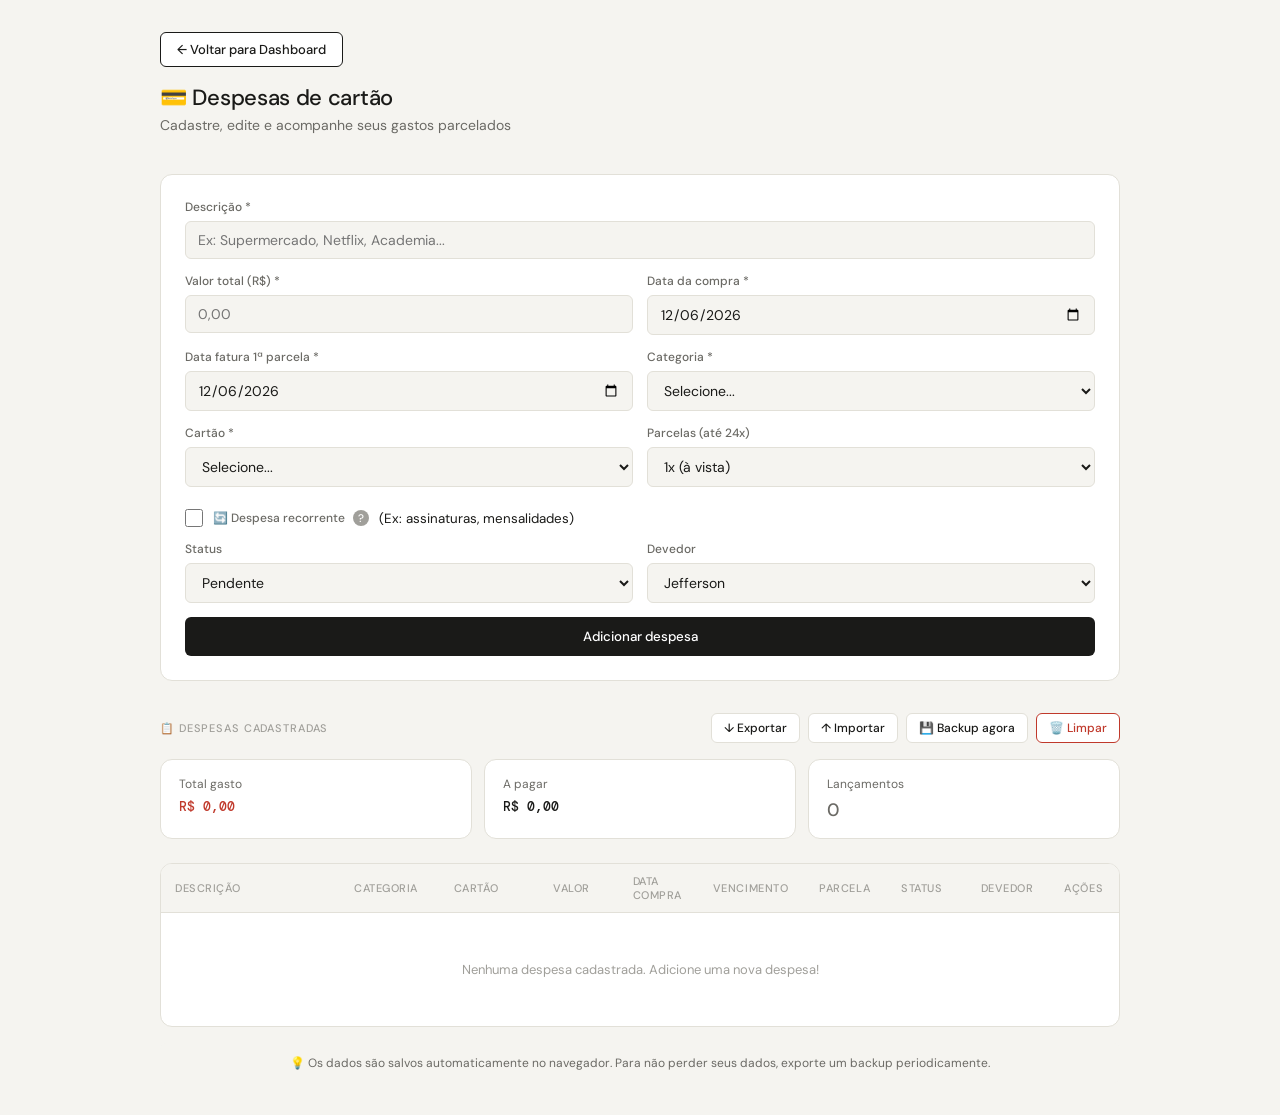
==== commit ed672465: "v2.11 - refatoração (enxugamento) do styles.css" ====
--- a/ReceitasEDespesas.html
+++ b/ReceitasEDespesas.html
@@ -9,12 +9,13 @@
 </head>
 <body>
     <div class="container">
+        <a href="index.html" class="btn-voltar">← Voltar para Dashboard</a>
+        
         <header>
             <h1>💳 Despesas de cartão</h1>
             <p>Cadastre, edite e acompanhe seus gastos parcelados</p>
         </header>
 
-        <p class="section-label">➕ Nova despesa</p>
         <div class="card">
             <form id="formDespesa" onsubmit="return false;">
                 <div class="form-grid">
@@ -27,7 +28,11 @@
                         <input type="number" id="valor" placeholder="0,00" min="0" step="0.01" required>
                     </div>
                     <div class="form-group">
-                        <label for="data">Data da 1ª parcela *</label>
+                        <label for="dataCompra">Data da compra *</label>
+                        <input type="date" id="dataCompra" required>
+                    </div>
+                    <div class="form-group">
+                        <label for="data">Data fatura 1ª parcela *</label>
                         <input type="date" id="data" required>
                     </div>
                     <div class="form-group">
@@ -62,7 +67,7 @@
                         </select>
                     </div>
                     <div class="form-group">
-                        <label for="parcelas">Parcelas</label>
+                        <label for="parcelas">Parcelas (até 24x)</label>
                         <select id="parcelas">
                             <option value="1">1x (à vista)</option>
                             <option value="2">2x</option>
@@ -76,7 +81,29 @@
                             <option value="10">10x</option>
                             <option value="11">11x</option>
                             <option value="12">12x</option>
+                            <option value="13">13x</option>
+                            <option value="14">14x</option>
+                            <option value="15">15x</option>
+                            <option value="16">16x</option>
+                            <option value="17">17x</option>
+                            <option value="18">18x</option>
+                            <option value="19">19x</option>
+                            <option value="20">20x</option>
+                            <option value="21">21x</option>
+                            <option value="22">22x</option>
+                            <option value="23">23x</option>
+                            <option value="24">24x</option>
                         </select>
+                    </div>
+                    <div class="form-group full">
+                        <div class="checkbox-group">
+                            <input type="checkbox" id="despRecorrente">
+                            <label for="despRecorrente">
+                                🔄 Despesa recorrente
+                                <span class="info-icon" title="Despesas recorrentes como assinaturas, mensalidades, etc. serão destacadas na listagem.">?</span>
+                            </label>
+                            <small>(Ex: assinaturas, mensalidades)</small>
+                        </div>
                     </div>
                     <div class="form-group">
                         <label for="status">Status</label>
@@ -100,13 +127,16 @@
             </form>
         </div>
 
-        <p class="section-label">📋 Despesas cadastradas</p>
-
-        <div class="toolbar">
-            <button class="btn-outline" onclick="exportarJSON()">↓ Exportar JSON</button>
-            <button class="btn-outline" onclick="document.getElementById('importInput').click()">↑ Importar JSON</button>
-            <input type="file" id="importInput" accept=".json" style="display:none" onchange="importarJSON(event)">
+        <div style="display: flex; justify-content: space-between; align-items: center; margin-bottom: 1rem;">
+            <p class="section-label" style="margin-bottom: 0;">📋 Despesas cadastradas</p>
+            <div style="display: flex; gap: 8px;">
+                <button class="btn-outline" onclick="exportarJSON()" style="font-size: 12px; padding: 6px 12px;">↓ Exportar</button>
+                <button class="btn-outline" onclick="document.getElementById('importInput').click()" style="font-size: 12px; padding: 6px 12px;">↑ Importar</button>
+                <button class="btn-outline" onclick="fazerBackupAutomatico()" style="font-size: 12px; padding: 6px 12px;">💾 Backup agora</button>
+                <button class="btn-outline" onclick="limparTodasDespesas()" style="border-color: var(--danger); color: var(--danger); font-size: 12px; padding: 6px 12px;">🗑️ Limpar</button>
+            </div>
         </div>
+        <input type="file" id="importInput" accept=".json" style="display:none" onchange="importarJSON(event)">
 
         <div class="summary">
             <div class="metric">
@@ -126,14 +156,15 @@
         <div class="table-wrap">
             <table>
                 <colgroup>
-                    <col style="width:21%">
-                    <col class="col-cat" style="width:12%">
-                    <col class="col-cart" style="width:11%">
-                    <col style="width:11%">
-                    <col style="width:10%">
-                    <col style="width:10%">
-                    <col style="width:10%">
-                    <col style="width:10%">
+                    <col style="width:18%">
+                    <col class="col-cat" style="width:10%">
+                    <col class="col-cart" style="width:10%">
+                    <col style="width:8%">
+                    <col style="width:8%">
+                    <col style="width:8%">
+                    <col style="width:8%">
+                    <col style="width:8%">
+                    <col style="width:8%">
                     <col style="width:5%">
                 </colgroup>
                 <thead>
@@ -142,6 +173,7 @@
                         <th class="col-cat">Categoria</th>
                         <th class="col-cart">Cartão</th>
                         <th>Valor</th>
+                        <th>Data Compra</th>
                         <th>Vencimento</th>
                         <th>Parcela</th>
                         <th>Status</th>
@@ -151,10 +183,14 @@
                 </thead>
                 <tbody id="tbody">
                     <tr>
-                        <td colspan="9" class="empty">Nenhuma despesa cadastrada ainda.</td>
+                        <td colspan="10" class="empty">Carregando despesas...</td>
                     </tr>
                 </tbody>
             </table>
+        </div>
+        
+        <div style="margin-top: 1rem; padding: 0.75rem; background: var(--bg); border-radius: var(--radius-sm); font-size: 12px; color: var(--text-muted); text-align: center;">
+            💡 Os dados são salvos automaticamente no navegador. Para não perder seus dados, exporte um backup periodicamente.
         </div>
     </div>
 
@@ -174,7 +210,11 @@
                     <input type="number" id="editValor" step="0.01">
                 </div>
                 <div class="form-group">
-                    <label>Data</label>
+                    <label>Data da compra</label>
+                    <input type="date" id="editDataCompra">
+                </div>
+                <div class="form-group">
+                    <label>Data fatura 1ª parcela</label>
                     <input type="date" id="editData">
                 </div>
                 <div class="form-group">
@@ -206,6 +246,12 @@
                         <option>Outro</option>
                     </select>
                 </div>
+                <div class="form-group full">
+                    <div class="checkbox-group">
+                        <input type="checkbox" id="editDespRecorrente">
+                        <label>🔄 Despesa recorrente</label>
+                    </div>
+                </div>
                 <div class="form-group">
                     <label>Status</label>
                     <select id="editStatus">
@@ -232,23 +278,72 @@
 
     <script>
         const STORAGE_KEY = 'despesas_cartao_v2';
+        const BACKUP_KEY = 'despesas_backup_auto';
         const fmt = v => v.toLocaleString('pt-BR', { style: 'currency', currency: 'BRL' });
         let despesas = [];
+
+        function carregarLocal() {
+            try {
+                const raw = localStorage.getItem(STORAGE_KEY);
+                if (raw) {
+                    despesas = JSON.parse(raw);
+                    console.log(`✅ Carregadas ${despesas.length} despesas do localStorage`);
+                } else {
+                    // Tentar carregar do backup automático
+                    const backup = localStorage.getItem(BACKUP_KEY);
+                    if (backup) {
+                        despesas = JSON.parse(backup);
+                        console.log(`✅ Carregadas ${despesas.length} despesas do backup`);
+                        salvarLocal(); // Restaurar para o storage principal
+                    } else {
+                        despesas = [];
+                        console.log('📭 Nenhuma despesa encontrada');
+                    }
+                }
+            } catch (e) {
+                console.error('Erro ao carregar:', e);
+                despesas = [];
+            }
+        }
 
         function salvarLocal() {
             try {
                 localStorage.setItem(STORAGE_KEY, JSON.stringify(despesas));
+                // Fazer backup automático a cada salvamento
+                localStorage.setItem(BACKUP_KEY, JSON.stringify(despesas));
+                console.log(`💾 Salvas ${despesas.length} despesas no localStorage e backup`);
             } catch (e) {
                 console.error('Erro ao salvar:', e);
             }
         }
 
-        function carregarLocal() {
+        function fazerBackupAutomatico() {
             try {
-                const raw = localStorage.getItem(STORAGE_KEY);
-                if (raw) despesas = JSON.parse(raw);
+                const backup = {
+                    data: new Date().toISOString(),
+                    quantidade: despesas.length,
+                    dados: despesas
+                };
+                const blob = new Blob([JSON.stringify(backup, null, 2)], { type: 'application/json' });
+                const url = URL.createObjectURL(blob);
+                const a = document.createElement('a');
+                a.href = url;
+                a.download = `backup_despesas_${new Date().toISOString().slice(0, 19).replace(/:/g, '-')}.json`;
+                a.click();
+                URL.revokeObjectURL(url);
+                toast('Backup manual criado com sucesso!');
             } catch (e) {
+                toast('Erro ao criar backup');
+            }
+        }
+
+        function limparTodasDespesas() {
+            if (confirm('⚠️ ATENÇÃO: Isso irá remover TODAS as despesas cadastradas. Esta ação não pode ser desfeita. Deseja continuar?')) {
                 despesas = [];
+                salvarLocal();
+                renderTabela();
+                renderSummary();
+                toast('Todas as despesas foram removidas.');
             }
         }
 
@@ -298,14 +393,16 @@
         function addDespesa() {
             const desc = document.getElementById('desc').value.trim();
             const valor = parseFloat(document.getElementById('valor').value);
+            const dataCompra = document.getElementById('dataCompra').value;
             const data = document.getElementById('data').value;
             const categoria = document.getElementById('categoria').value;
             const cartao = document.getElementById('cartao').value;
             const parcelas = parseInt(document.getElementById('parcelas').value);
+            const despRecorrente = document.getElementById('despRecorrente').checked;
             const status = document.getElementById('status').value;
             const devedor = document.getElementById('devedor').value;
 
-            if (!desc || !valor || !data || !categoria || !cartao) {
+            if (!desc || !valor || !dataCompra || !data || !categoria || !cartao) {
                 toast('Preencha todos os campos obrigatórios.');
                 return;
             }
@@ -326,26 +423,31 @@
                     grupoId,
                     desc,
                     valor: valorParcela,
+                    dataCompra: dataCompra,
                     data: dataParc,
                     categoria,
                     cartao,
                     parcelaAtual: i + 1,
                     parcelaTotal: parcelas,
+                    despRecorrente: despRecorrente,
                     status,
                     devedor
                 };
             });
 
-            despesas.unshift(...novas);
+            despesas = [...novas, ...despesas];
             salvarLocal();
             renderTabela();
             renderSummary();
 
             document.getElementById('desc').value = '';
             document.getElementById('valor').value = '';
+            document.getElementById('dataCompra').valueAsDate = new Date();
+            document.getElementById('data').valueAsDate = new Date();
             document.getElementById('categoria').value = '';
             document.getElementById('cartao').value = '';
             document.getElementById('parcelas').value = '1';
+            document.getElementById('despRecorrente').checked = false;
             document.getElementById('status').value = 'pendente';
 
             const msg = parcelas === 1
@@ -361,9 +463,11 @@
             document.getElementById('editId').value = id;
             document.getElementById('editDesc').value = despesa.desc;
             document.getElementById('editValor').value = despesa.valor;
+            document.getElementById('editDataCompra').value = despesa.dataCompra || '';
             document.getElementById('editData').value = despesa.data;
             document.getElementById('editCategoria').value = despesa.categoria;
             document.getElementById('editCartao').value = despesa.cartao;
+            document.getElementById('editDespRecorrente').checked = despesa.despRecorrente || false;
             document.getElementById('editStatus').value = despesa.status;
             document.getElementById('editDevedor').value = despesa.devedor;
 
@@ -379,9 +483,11 @@
                     ...despesas[index],
                     desc: document.getElementById('editDesc').value,
                     valor: parseFloat(document.getElementById('editValor').value),
+                    dataCompra: document.getElementById('editDataCompra').value,
                     data: document.getElementById('editData').value,
                     categoria: document.getElementById('editCategoria').value,
                     cartao: document.getElementById('editCartao').value,
+                    despRecorrente: document.getElementById('editDespRecorrente').checked,
                     status: document.getElementById('editStatus').value,
                     devedor: document.getElementById('editDevedor').value
                 };
@@ -422,33 +528,46 @@
         function renderTabela() {
             const tbody = document.getElementById('tbody');
             if (despesas.length === 0) {
-                tbody.innerHTML = '<tr><td colspan="9" class="empty">Nenhuma despesa cadastrada ainda.</td></tr>';
+                tbody.innerHTML = '<tr><td colspan="10" class="empty">Nenhuma despesa cadastrada. Adicione uma nova despesa!</td></tr>';
                 return;
             }
             
             tbody.innerHTML = despesas.map(d => {
                 const [y, m, day] = d.data.split('-');
                 const dataFmt = `${day}/${m}/${y}`;
+                const dataCompraFmt = d.dataCompra ? (() => {
+                    const [yc, mc, dc] = d.dataCompra.split('-');
+                    return `${dc}/${mc}/${yc}`;
+                })() : '—';
                 const parcLabel = d.parcelaTotal === 1
                     ? '<span style="color:var(--text-faint);font-size:12px">à vista</span>'
                     : `<span class="parc-pill">${d.parcelaAtual}/${d.parcelaTotal}</span>`;
                 const badge = d.status === 'pago'
                     ? '<span class="badge badge-pago">pago</span>'
                     : '<span class="badge badge-pendente">pendente</span>';
-                return `<tr>
-                    <td style="font-weight:500;overflow:hidden;text-overflow:ellipsis;white-space:nowrap" title="${d.desc}">${d.desc}</td>
-                    <td class="col-cat"><span class="cat-pill">${d.categoria}</span></td>
-                    <td class="col-cart" style="color:var(--text-muted);overflow:hidden;text-overflow:ellipsis;white-space:nowrap">${d.cartao}</td>
-                    <td class="mono" style="font-weight:500">${fmt(d.valor)}</td>
-                    <td style="color:var(--text-muted)">${dataFmt}</td>
-                    <td>${parcLabel}</td>
-                    <td>${badge}</td>
-                    <td style="color:var(--text-muted)">${d.devedor || '—'}</td>
-                    <td>
-                        <button class="btn-edit" onclick="editarDespesa(${d.id})" title="Editar">✏️</button>
-                        <button class="btn-del" onclick="deleteDespesa(${d.id})" title="Remover">×</button>
-                    </td>
-                </tr>`;
+                const recorrenteBadge = d.despRecorrente 
+                    ? '<span class="recorrente-badge">🔄 Recorrente</span>' 
+                    : '';
+                
+                return `
+                    <tr>
+                        <td style="font-weight:500;overflow:hidden;text-overflow:ellipsis;white-space:nowrap" title="${d.desc}">
+                            ${d.desc} ${recorrenteBadge}
+                        </td>
+                        <td class="col-cat"><span class="cat-pill">${d.categoria}</span></td>
+                        <td class="col-cart" style="color:var(--text-muted);overflow:hidden;text-overflow:ellipsis;white-space:nowrap">${d.cartao}</td>
+                        <td class="mono" style="font-weight:500">${fmt(d.valor)}</td>
+                        <td style="color:var(--text-muted); font-size: 12px;">${dataCompraFmt}</td>
+                        <td style="color:var(--text-muted)">${dataFmt}</td>
+                        <td>${parcLabel}</td>
+                        <td>${badge}</td>
+                        <td style="color:var(--text-muted)">${d.devedor || '—'}</td>
+                        <td>
+                            <button class="btn-edit" onclick="editarDespesa(${d.id})" title="Editar">✏️</button>
+                            <button class="btn-del" onclick="deleteDespesa(${d.id})" title="Remover">×</button>
+                        </td>
+                    </tr>
+                `;
             }).join('');
         }
 
@@ -460,7 +579,6 @@
             document.getElementById('count').textContent = despesas.length;
         }
 
-        // Fechar modal ao clicar fora
         window.onclick = function(event) {
             const modal = document.getElementById('editModal');
             if (event.target === modal) {
@@ -468,11 +586,18 @@
             }
         }
 
-        // Inicialização
+        // Inicialização - CARREGA DADOS AUTOMATICAMENTE
+        document.getElementById('dataCompra').valueAsDate = new Date();
         document.getElementById('data').valueAsDate = new Date();
         carregarLocal();
         renderTabela();
         renderSummary();
+        
+        if (despesas.length > 0) {
+            toast(`${despesas.length} despesa(s) carregada(s) automaticamente.`);
+        } else {
+            console.log('Nenhuma despesa encontrada. Adicione uma nova despesa!');
+        }
     </script>
 </body>
-</html>+</html>
--- a/styles.css
+++ b/styles.css
@@ -1,4 +1,4 @@
-/* styles.css - Estilos unificados para todo o projeto */
+/* styles.css - Versão otimizada e padronizada */
 :root {
     --bg: #f5f4f0;
     --surface: #ffffff;
@@ -18,9 +18,7 @@
     --radius-sm: 6px;
 }
 
-*,
-*::before,
-*::after {
+* {
     box-sizing: border-box;
     margin: 0;
     padding: 0;
@@ -35,29 +33,14 @@
 }
 
 .container {
-    width: 100%;
     max-width: 960px;
     margin: 0 auto;
 }
 
-/* Header styles */
-header {
-    margin-bottom: 2.5rem;
-}
-
-header h1 {
-    font-size: 22px;
-    font-weight: 500;
-    letter-spacing: -0.3px;
-}
-
-header p {
-    font-size: 14px;
-    color: var(--text-muted);
-    margin-top: 4px;
-}
-
-/* Section label */
+/* Tipografia */
+header { margin-bottom: 2.5rem; }
+header h1 { font-size: 22px; font-weight: 500; letter-spacing: -0.3px; }
+header p { font-size: 14px; color: var(--text-muted); margin-top: 4px; }
 .section-label {
     font-size: 11px;
     font-weight: 500;
@@ -67,41 +50,41 @@
     margin-bottom: 10px;
 }
 
-/* Cards */
-.card {
+/* Cards e superfícies */
+.card, .card-summary, .metric, .table-wrap, .despesas-modal-content {
     background: var(--surface);
     border: 1px solid var(--border);
     border-radius: var(--radius);
-    padding: 1.5rem;
-    margin-bottom: 2rem;
-}
-
-/* Forms */
+}
+
+.card { padding: 1.5rem; margin-bottom: 2rem; }
+.card-summary {
+    padding: 1.2rem 1.5rem;
+    margin-bottom: 1rem;
+    display: flex;
+    justify-content: space-between;
+    align-items: center;
+    animation: fadeIn 0.3s ease-in;
+}
+.metric { padding: 16px 18px; }
+
+@keyframes fadeIn {
+    from { opacity: 0; transform: translateY(10px); }
+    to { opacity: 1; transform: translateY(0); }
+}
+
+/* Formulários */
 .form-grid {
     display: grid;
     grid-template-columns: 1fr 1fr;
     gap: 14px;
 }
-
-.form-group {
-    display: flex;
-    flex-direction: column;
-    gap: 6px;
-}
-
-.form-group.full {
-    grid-column: 1 / -1;
-}
-
-label {
-    font-size: 12px;
-    font-weight: 500;
-    color: var(--text-muted);
-}
-
-input,
-select {
-    font-family: 'DM Sans', sans-serif;
+.form-group { display: flex; flex-direction: column; gap: 6px; }
+.form-group.full { grid-column: 1 / -1; }
+
+label { font-size: 12px; font-weight: 500; color: var(--text-muted); }
+input, select, .filter-select {
+    font-family: inherit;
     font-size: 14px;
     color: var(--text);
     background: var(--bg);
@@ -109,322 +92,245 @@
     border-radius: var(--radius-sm);
     padding: 9px 12px;
     outline: none;
-    transition: border-color 0.15s;
     width: 100%;
 }
-
-input:focus,
-select:focus {
-    border-color: var(--border-strong);
-    background: #fff;
-}
-
-input::placeholder {
-    color: var(--text-faint);
-}
-
-/* Buttons */
+input:focus, select:focus { border-color: var(--border-strong); background: #fff; }
+
+.checkbox-group {
+    display: flex;
+    align-items: center;
+    gap: 10px;
+    margin-top: 8px;
+}
+.checkbox-group input { width: 18px; height: 18px; cursor: pointer; }
+.checkbox-group label { margin-bottom: 0; cursor: pointer; }
+
+/* Botões padrão */
+.btn-primary, .btn-outline, .btn-buscar, .nav-link, .btn-cartao, .btn-voltar {
+    font-family: 'DM Sans', sans-serif;
+    font-weight: 500;
+    cursor: pointer;
+    transition: all 0.2s;
+    border-radius: var(--radius-sm);
+}
+
 .btn-primary {
     width: 100%;
     padding: 11px;
     background: var(--accent);
     color: #fff;
     border: none;
-    border-radius: var(--radius-sm);
-    font-family: 'DM Sans', sans-serif;
-    font-size: 14px;
-    font-weight: 500;
-    cursor: pointer;
-    transition: opacity 0.15s;
-    margin-top: 4px;
-}
-
-.btn-primary:hover {
-    opacity: 0.82;
-}
-
-.btn-primary:active {
-    opacity: 0.65;
-}
-
-.toolbar {
-    display: flex;
-    gap: 8px;
-    margin-bottom: 1.25rem;
-}
+}
+.btn-primary:hover { opacity: 0.82; }
 
 .btn-outline {
-    display: inline-flex;
-    align-items: center;
-    gap: 6px;
     padding: 8px 14px;
     background: var(--surface);
     border: 1px solid var(--border);
-    border-radius: var(--radius-sm);
-    font-family: 'DM Sans', sans-serif;
-    font-size: 13px;
-    font-weight: 500;
     color: var(--text);
-    cursor: pointer;
-    transition: background 0.12s, border-color 0.12s;
-}
-
-.btn-outline:hover {
-    background: var(--bg);
-    border-color: var(--border-strong);
-}
+}
+.btn-outline:hover { background: var(--bg); border-color: var(--border-strong); }
 
 .btn-buscar {
     width: 100%;
+    padding: 15px;
+    background: #ffffff;
+    border: 2px solid var(--accent);
+    color: var(--accent);
+    font-weight: 700;
+    text-transform: uppercase;
+    letter-spacing: 1px;
+    margin-bottom: 1.5rem;
+}
+.btn-buscar:hover { background: var(--accent); color: #ffffff; }
+
+.btn-cartao {
+    background: #e2e0d8;
+    border: none;
+    padding: 8px 16px;
+    font-weight: 600;
+}
+.btn-cartao:hover { background: #c8c6bc; }
+
+.nav-link, .btn-voltar {
+    display: block;
+    text-align: center;
+    text-decoration: none;
+    padding: 15px;
     background: #ffffff;
     color: var(--accent);
-    border: 2px solid var(--accent);
-    padding: 15px;
-    border-radius: var(--radius);
-    font-weight: 700;
-    cursor: pointer;
-    margin-bottom: 1.5rem;
-    transition: all 0.2s;
+    border: 1px solid var(--accent);
     text-transform: uppercase;
-    letter-spacing: 1px;
-}
-
-.btn-buscar:hover {
-    background: var(--accent);
-    color: #ffffff;
-}
-
-.btn-cartao {
-    background: #e2e0d8;
-    color: var(--text);
-    border: none;
+}
+.nav-link { margin-top: 2rem; }
+.btn-voltar {
+    display: inline-block;
     padding: 8px 16px;
-    border-radius: 6px;
-    font-weight: 600;
-    font-family: 'DM Sans', sans-serif;
-    cursor: pointer;
-    transition: background 0.2s;
-}
-
-.btn-cartao:hover {
-    background: #c8c6bc;
-}
-
-.btn-del {
+    margin-bottom: 1rem;
+    text-transform: none;
+    font-size: 13px;
+}
+.nav-link:hover, .btn-voltar:hover { background: var(--accent); color: white; }
+
+.btn-del, .btn-edit {
     background: none;
     border: none;
+    cursor: pointer;
+    padding: 3px 7px;
+    border-radius: var(--radius-sm);
+    transition: all 0.1s;
+    font-size: 18px;
     color: var(--text-faint);
-    cursor: pointer;
-    font-size: 18px;
-    line-height: 1;
-    padding: 3px 7px;
-    border-radius: var(--radius-sm);
-    transition: color 0.1s, background 0.1s;
-}
-
-.btn-del:hover {
-    color: var(--danger);
-    background: var(--danger-bg);
-}
-
-.btn-edit {
-    background: none;
-    border: none;
-    color: var(--text-faint);
-    cursor: pointer;
-    font-size: 16px;
-    line-height: 1;
-    padding: 3px 7px;
-    border-radius: var(--radius-sm);
-    transition: color 0.1s, background 0.1s;
-    margin-right: 5px;
-}
-
-.btn-edit:hover {
-    color: var(--success);
-    background: var(--success-bg);
-}
-
-/* Summary cards */
+}
+.btn-edit { font-size: 16px; margin-right: 5px; }
+.btn-del:hover { color: var(--danger); background: var(--danger-bg); }
+.btn-edit:hover { color: var(--success); background: var(--success-bg); }
+
+/* Resumo e métricas */
 .summary {
     display: grid;
     grid-template-columns: repeat(3, 1fr);
     gap: 12px;
     margin-bottom: 1.5rem;
 }
-
-.metric {
-    background: var(--surface);
-    border: 1px solid var(--border);
-    border-radius: var(--radius);
-    padding: 16px 18px;
-}
-
-.metric-label {
-    font-size: 12px;
-    color: var(--text-muted);
-    margin-bottom: 6px;
-}
-
-.metric-value {
-    font-size: 22px;
-    font-weight: 500;
-}
-
-.metric-value.danger {
-    color: var(--danger);
-}
-
-.metric-value.muted {
-    font-size: 18px;
-    color: var(--text-muted);
-}
-
-/* Dashboard cards */
-.card-summary {
-    background: var(--surface);
-    border: 1px solid var(--border);
-    border-radius: var(--radius);
-    padding: 1.2rem 1.5rem;
-    margin-bottom: 1rem;
-    display: flex;
-    justify-content: space-between;
-    align-items: center;
-    animation: fadeIn 0.3s ease-in;
-}
-
-@keyframes fadeIn {
-    from {
-        opacity: 0;
-        transform: translateY(10px);
-    }
-    to {
-        opacity: 1;
-        transform: translateY(0);
-    }
-}
-
-.valor-soma {
-    font-size: 20px;
-    font-weight: 700;
-    color: var(--danger);
-}
-
-/* Table */
-.table-wrap {
-    background: var(--surface);
-    border: 1px solid var(--border);
-    border-radius: var(--radius);
-    overflow-x: auto;
-    overflow-y: visible;
-}
-
-table {
-    width: 100%;
-    border-collapse: collapse;
-    min-width: 800px;
-}
-
+.metric-label { font-size: 12px; color: var(--text-muted); margin-bottom: 6px; }
+.metric-value { font-size: 22px; font-weight: 500; }
+.metric-value.danger { color: var(--danger); }
+.metric-value.muted { font-size: 18px; color: var(--text-muted); }
+.valor-soma { font-size: 20px; font-weight: 700; color: var(--danger); }
+
+/* Tabelas */
+.table-wrap { overflow-x: auto; }
+table { width: 100%; border-collapse: collapse; min-width: 800px; }
+th, td { padding: 10px 14px; text-align: left; border-bottom: 1px solid var(--border); }
 th {
     font-size: 11px;
     font-weight: 500;
     color: var(--text-faint);
-    text-align: left;
-    padding: 10px 14px;
-    border-bottom: 1px solid var(--border);
     background: var(--bg);
     text-transform: uppercase;
     letter-spacing: 0.05em;
 }
-
-td {
-    font-size: 13px;
-    padding: 11px 14px;
-    border-bottom: 1px solid var(--border);
-    vertical-align: middle;
-}
-
-tr:last-child td {
-    border-bottom: none;
-}
-
-tr:hover td {
-    background: #fafaf8;
-}
-
-/* Badges */
-.badge {
+td { font-size: 13px; vertical-align: middle; }
+tr:last-child td { border-bottom: none; }
+tr:hover td { background: #fafaf8; }
+
+/* Badges e pills */
+.badge, .cat-pill, .parc-pill, .recorrente-badge {
     display: inline-block;
     font-size: 11px;
     font-weight: 500;
     padding: 3px 9px;
     border-radius: 20px;
 }
-
-.badge-pago {
-    background: var(--success-bg);
-    color: var(--success);
-}
-
-.badge-pendente {
-    background: var(--warning-bg);
-    color: var(--warning);
-}
-
-.cat-pill {
-    display: inline-block;
-    font-size: 11px;
-    padding: 3px 9px;
-    border-radius: 20px;
+.badge-pago { background: var(--success-bg); color: var(--success); }
+.badge-pendente { background: var(--warning-bg); color: var(--warning); }
+.cat-pill { background: var(--bg); color: var(--text-muted); border: 1px solid var(--border); }
+.parc-pill { background: #ede9fe; color: #5b21b6; }
+.recorrente-badge { background: #e0e7ff; color: #3730a3; margin-left: 6px; }
+
+.mono { font-family: 'DM Mono', monospace; font-size: 13px; }
+.empty { text-align: center; color: var(--text-faint); font-size: 13px; padding: 3rem 0; }
+
+/* Filtros */
+.filter-bar {
+    display: flex;
+    gap: 10px;
+    margin-bottom: 1.5rem;
+    flex-wrap: wrap;
+}
+.filter-group { flex: 1; min-width: 150px; }
+.filter-group label {
+    display: block;
+    margin-bottom: 5px;
+    font-size: 11px;
+}
+
+/* Modais */
+.modal, .despesas-modal {
+    display: none;
+    position: fixed;
+    z-index: 1000;
+    left: 0;
+    top: 0;
+    width: 100%;
+    height: 100%;
+    background-color: rgba(0, 0, 0, 0.5);
+    animation: fadeIn 0.3s;
+}
+.modal-content, .despesas-modal-content {
+    background-color: var(--surface);
+    margin: 5% auto;
+    padding: 2rem;
+    border-radius: var(--radius);
+    width: 90%;
+    max-width: 800px;
+    max-height: 80vh;
+    overflow-y: auto;
+    position: relative;
+    animation: slideIn 0.3s;
+}
+@keyframes slideIn {
+    from { transform: translateY(-50px); opacity: 0; }
+    to { transform: translateY(0); opacity: 1; }
+}
+.close, .close-modal {
+    float: right;
+    font-size: 28px;
+    font-weight: bold;
+    cursor: pointer;
+    color: var(--text-faint);
+    transition: color 0.2s;
+}
+.close:hover, .close-modal:hover { color: var(--text); }
+
+.despesas-modal-header {
+    display: flex;
+    justify-content: space-between;
+    align-items: center;
+    margin-bottom: 1.5rem;
+    padding-bottom: 1rem;
+    border-bottom: 2px solid var(--border);
+}
+.despesas-modal-header h2 { font-size: 20px; font-weight: 600; }
+
+.despesa-item {
     background: var(--bg);
+    border: 1px solid var(--border);
+    border-radius: var(--radius-sm);
+    padding: 1rem;
+    margin-bottom: 0.75rem;
+    transition: transform 0.2s;
+}
+.despesa-item:hover { transform: translateX(5px); }
+.despesa-item-header {
+    display: flex;
+    justify-content: space-between;
+    align-items: start;
+    margin-bottom: 0.5rem;
+    flex-wrap: wrap;
+    gap: 0.5rem;
+}
+.despesa-desc { font-weight: 600; font-size: 14px; }
+.despesa-valor { font-weight: 700; font-size: 16px; color: var(--danger); }
+.despesa-details {
+    display: flex;
+    gap: 1rem;
+    flex-wrap: wrap;
+    font-size: 12px;
     color: var(--text-muted);
-    border: 1px solid var(--border);
-}
-
-.parc-pill {
-    display: inline-block;
-    font-size: 11px;
-    font-weight: 500;
-    padding: 3px 9px;
-    border-radius: 20px;
-    background: #ede9fe;
-    color: #5b21b6;
-}
-
-.mono {
-    font-family: 'DM Mono', monospace;
-    font-size: 13px;
-}
-
-.empty {
-    text-align: center;
-    color: var(--text-faint);
-    font-size: 13px;
-    padding: 3rem 0;
-}
-
-/* Navigation */
-.nav-link {
-    display: block;
-    text-align: center;
-    margin-top: 2rem;
-    background: #ffffff;
-    color: var(--accent);
-    text-decoration: none;
-    font-weight: 700;
-    border: 1px solid var(--accent);
-    padding: 15px;
-    border-radius: var(--radius);
-    transition: all 0.2s;
-    text-transform: uppercase;
-}
-
-.nav-link:hover {
+}
+.despesa-details span { display: inline-flex; align-items: center; gap: 4px; }
+.modal-total {
     background: var(--accent);
     color: white;
-}
-
-/* Toast notification */
+    padding: 1rem;
+    border-radius: var(--radius-sm);
+    margin-top: 1rem;
+    text-align: center;
+}
+
+/* Toast */
 .toast {
     position: fixed;
     bottom: 2rem;
@@ -441,97 +347,26 @@
     white-space: nowrap;
     z-index: 999;
 }
-
-.toast.show {
-    opacity: 1;
-    transform: translateX(-50%) translateY(0);
-}
-
-/* Modal */
-.modal {
-    display: none;
-    position: fixed;
-    z-index: 1000;
-    left: 0;
-    top: 0;
-    width: 100%;
-    height: 100%;
-    background-color: rgba(0, 0, 0, 0.5);
-    animation: fadeIn 0.3s;
-}
-
-.modal-content {
-    background-color: var(--surface);
-    margin: 5% auto;
-    padding: 2rem;
-    border-radius: var(--radius);
-    width: 90%;
-    max-width: 500px;
-    position: relative;
-    animation: slideIn 0.3s;
-}
-
-@keyframes slideIn {
-    from {
-        transform: translateY(-50px);
-        opacity: 0;
-    }
-    to {
-        transform: translateY(0);
-        opacity: 1;
-    }
-}
-
-.close {
-    color: var(--text-faint);
-    float: right;
-    font-size: 28px;
-    font-weight: bold;
-    cursor: pointer;
-    transition: color 0.2s;
-}
-
-.close:hover {
-    color: var(--text);
-}
-
-/* Responsive */
+.toast.show { opacity: 1; transform: translateX(-50%) translateY(0); }
+
+.toolbar { display: flex; gap: 8px; margin-bottom: 1.25rem; flex-wrap: wrap; }
+.info-icon {
+    display: inline-block;
+    width: 16px;
+    height: 16px;
+    background: var(--text-faint);
+    color: white;
+    border-radius: 50%;
+    text-align: center;
+    line-height: 16px;
+    font-size: 11px;
+    cursor: help;
+    margin-left: 5px;
+}
+
+/* Responsivo */
 @media (max-width: 640px) {
-    .form-grid {
-        grid-template-columns: 1fr;
-    }
-    
-    .summary {
-        grid-template-columns: 1fr 1fr;
-    }
-    
-    .col-cat,
-    .col-cart {
-        display: none;
-    }
-}
-
-/* Filter bar */
-.filter-bar {
-    display: flex;
-    gap: 10px;
-    margin-bottom: 1.5rem;
-    flex-wrap: wrap;
-}
-
-.filter-group {
-    flex: 1;
-    min-width: 150px;
-}
-
-.filter-group label {
-    display: block;
-    margin-bottom: 5px;
-    font-size: 11px;
-}
-
-.filter-select {
-    width: 100%;
-    padding: 8px;
-    font-size: 13px;
-}+    .form-grid, .summary { grid-template-columns: 1fr; }
+    .col-cat, .col-cart { display: none; }
+    .toast { white-space: normal; text-align: center; max-width: 90%; }
+}
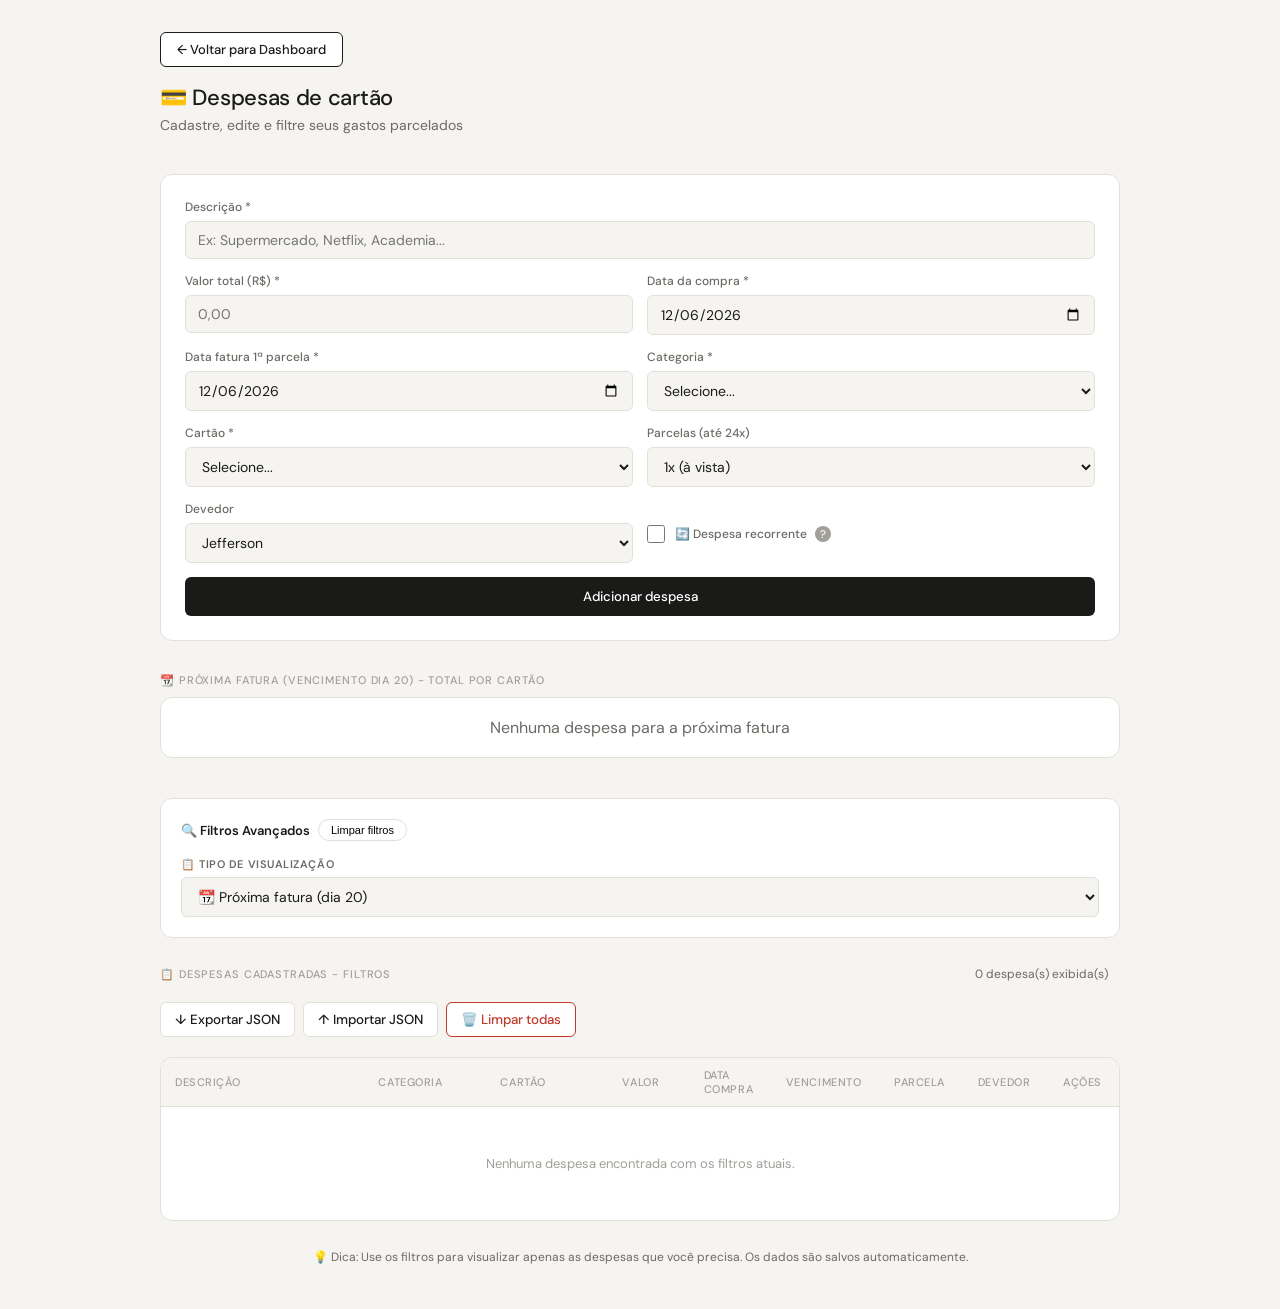
==== commit 1ad11d56: "v2.20 - remoção do campo status que era desnecessário" ====
--- a/ReceitasEDespesas.html
+++ b/ReceitasEDespesas.html
@@ -13,9 +13,10 @@
         
         <header>
             <h1>💳 Despesas de cartão</h1>
-            <p>Cadastre, edite e acompanhe seus gastos parcelados</p>
+            <p>Cadastre, edite e filtre seus gastos parcelados</p>
         </header>
 
+        <!-- Formulário de nova despesa -->
         <div class="card">
             <form id="formDespesa" onsubmit="return false;">
                 <div class="form-grid">
@@ -55,61 +56,26 @@
                         <label for="cartao">Cartão *</label>
                         <select id="cartao" required>
                             <option value="">Selecione...</option>
+                            <option>Caixa Visa</option>
+                            <option>Caixa Elo</option>
+                            <option>Caixa Black</option>
                             <option>Nubank</option>
-                            <option>Itaú</option>
-                            <option>Bradesco</option>
-                            <option>Santander</option>
-                            <option>Caixa</option>
                             <option>Inter</option>
-                            <option>C6 Bank</option>
-                            <option>XP</option>
-                            <option>Outro</option>
+                            <option>Porto</option>
                         </select>
                     </div>
                     <div class="form-group">
                         <label for="parcelas">Parcelas (até 24x)</label>
                         <select id="parcelas">
                             <option value="1">1x (à vista)</option>
-                            <option value="2">2x</option>
-                            <option value="3">3x</option>
-                            <option value="4">4x</option>
-                            <option value="5">5x</option>
-                            <option value="6">6x</option>
-                            <option value="7">7x</option>
-                            <option value="8">8x</option>
-                            <option value="9">9x</option>
-                            <option value="10">10x</option>
-                            <option value="11">11x</option>
-                            <option value="12">12x</option>
-                            <option value="13">13x</option>
-                            <option value="14">14x</option>
-                            <option value="15">15x</option>
-                            <option value="16">16x</option>
-                            <option value="17">17x</option>
-                            <option value="18">18x</option>
-                            <option value="19">19x</option>
-                            <option value="20">20x</option>
-                            <option value="21">21x</option>
-                            <option value="22">22x</option>
-                            <option value="23">23x</option>
-                            <option value="24">24x</option>
-                        </select>
-                    </div>
-                    <div class="form-group full">
-                        <div class="checkbox-group">
-                            <input type="checkbox" id="despRecorrente">
-                            <label for="despRecorrente">
-                                🔄 Despesa recorrente
-                                <span class="info-icon" title="Despesas recorrentes como assinaturas, mensalidades, etc. serão destacadas na listagem.">?</span>
-                            </label>
-                            <small>(Ex: assinaturas, mensalidades)</small>
-                        </div>
-                    </div>
-                    <div class="form-group">
-                        <label for="status">Status</label>
-                        <select id="status">
-                            <option value="pendente">Pendente</option>
-                            <option value="pago">Pago</option>
+                            <option value="2">2x</option><option value="3">3x</option><option value="4">4x</option>
+                            <option value="5">5x</option><option value="6">6x</option><option value="7">7x</option>
+                            <option value="8">8x</option><option value="9">9x</option><option value="10">10x</option>
+                            <option value="11">11x</option><option value="12">12x</option><option value="13">13x</option>
+                            <option value="14">14x</option><option value="15">15x</option><option value="16">16x</option>
+                            <option value="17">17x</option><option value="18">18x</option><option value="19">19x</option>
+                            <option value="20">20x</option><option value="21">21x</option><option value="22">22x</option>
+                            <option value="23">23x</option><option value="24">24x</option>
                         </select>
                     </div>
                     <div class="form-group">
@@ -120,6 +86,15 @@
                             <option value="Ambos">Ambos</option>
                         </select>
                     </div>
+                    <div class="form-group">
+                        <div class="checkbox-group" style="margin-top: 24px;">
+                            <input type="checkbox" id="despRecorrente">
+                            <label for="despRecorrente">
+                                🔄 Despesa recorrente
+                                <span class="info-icon" title="Despesas recorrentes como assinaturas, mensalidades, etc.">?</span>
+                            </label>
+                        </div>
+                    </div>
                     <div class="form-group full">
                         <button type="submit" class="btn-primary" onclick="addDespesa()">Adicionar despesa</button>
                     </div>
@@ -127,39 +102,66 @@
             </form>
         </div>
 
-        <div style="display: flex; justify-content: space-between; align-items: center; margin-bottom: 1rem;">
-            <p class="section-label" style="margin-bottom: 0;">📋 Despesas cadastradas</p>
-            <div style="display: flex; gap: 8px;">
-                <button class="btn-outline" onclick="exportarJSON()" style="font-size: 12px; padding: 6px 12px;">↓ Exportar</button>
-                <button class="btn-outline" onclick="document.getElementById('importInput').click()" style="font-size: 12px; padding: 6px 12px;">↑ Importar</button>
-                <button class="btn-outline" onclick="fazerBackupAutomatico()" style="font-size: 12px; padding: 6px 12px;">💾 Backup agora</button>
-                <button class="btn-outline" onclick="limparTodasDespesas()" style="border-color: var(--danger); color: var(--danger); font-size: 12px; padding: 6px 12px;">🗑️ Limpar</button>
+        <!-- Cards de resumo por banco para a próxima fatura -->
+        <div style="margin-bottom: 1.5rem;">
+            <p class="section-label">📆 Próxima fatura (vencimento dia 20) - Total por cartão</p>
+            <div id="resumoProximaFatura" style="display: flex; flex-direction: column; gap: 0.5rem;">
+                <!-- Cards serão inseridos aqui dinamicamente -->
             </div>
         </div>
-        <input type="file" id="importInput" accept=".json" style="display:none" onchange="importarJSON(event)">
-
-        <div class="summary">
-            <div class="metric">
-                <div class="metric-label">Total gasto</div>
-                <div class="metric-value danger mono" id="total">R$ 0,00</div>
+
+        <!-- Painel de Filtros Avançados -->
+        <div class="filters-panel">
+            <div class="filters-title">
+                🔍 Filtros Avançados
+                <button class="btn-limpar-filtros" onclick="limparFiltros()">Limpar filtros</button>
             </div>
-            <div class="metric">
-                <div class="metric-label">A pagar</div>
-                <div class="metric-value mono" id="apagar">R$ 0,00</div>
+            <div class="filters-grid">
+                <div class="filter-item">
+                    <label>📋 Tipo de visualização</label>
+                    <select id="filtroVisualizacao" onchange="aplicarFiltros()">
+                        <option value="proximaFatura">📆 Próxima fatura (dia 20)</option>
+                        <option value="todas">📋 Todas as despesas cadastradas</option>
+                        <option value="porCartao">💳 Por cartão</option>
+                        <option value="porDevedor">👥 Por devedor</option>
+                    </select>
+                </div>
+                <div class="filter-item" id="filtroCartaoContainer" style="display: none;">
+                    <label>💳 Selecionar cartão</label>
+                    <select id="filtroCartao" onchange="aplicarFiltros()">
+                        <option value="">Todos os cartões</option>
+                    </select>
+                </div>
+                <div class="filter-item" id="filtroDevedorContainer" style="display: none;">
+                    <label>👤 Selecionar devedor</label>
+                    <select id="filtroDevedor" onchange="aplicarFiltros()">
+                        <option value="">Todos</option>
+                        <option value="Jefferson">Jefferson</option>
+                        <option value="Erika">Erika</option>
+                        <option value="Ambos">Ambos</option>
+                    </select>
+                </div>
             </div>
-            <div class="metric">
-                <div class="metric-label">Lançamentos</div>
-                <div class="metric-value muted" id="count">0</div>
-            </div>
+        </div>
+
+        <div class="info-bar">
+            <p class="section-label" style="margin-bottom: 0;">📋 Despesas Cadastradas - filtros</p>
+            <div class="result-count" id="resultCount">0 despesa(s)</div>
+        </div>
+
+        <div class="toolbar">
+            <button class="btn-outline" onclick="exportarJSON()">↓ Exportar JSON</button>
+            <button class="btn-outline" onclick="document.getElementById('importInput').click()">↑ Importar JSON</button>
+            <input type="file" id="importInput" accept=".json" style="display:none" onchange="importarJSON(event)">
+            <button class="btn-outline" onclick="limparTodasDespesas()" style="border-color: var(--danger); color: var(--danger);">🗑️ Limpar todas</button>
         </div>
 
         <div class="table-wrap">
             <table>
                 <colgroup>
-                    <col style="width:18%">
-                    <col class="col-cat" style="width:10%">
-                    <col class="col-cart" style="width:10%">
-                    <col style="width:8%">
+                    <col style="width:20%">
+                    <col class="col-cat" style="width:12%">
+                    <col class="col-cart" style="width:12%">
                     <col style="width:8%">
                     <col style="width:8%">
                     <col style="width:8%">
@@ -176,21 +178,20 @@
                         <th>Data Compra</th>
                         <th>Vencimento</th>
                         <th>Parcela</th>
-                        <th>Status</th>
                         <th>Devedor</th>
                         <th>Ações</th>
                     </tr>
                 </thead>
                 <tbody id="tbody">
                     <tr>
-                        <td colspan="10" class="empty">Carregando despesas...</td>
+                        <td colspan="9" class="empty">Carregando despesas...</td>
                     </tr>
                 </tbody>
             </table>
         </div>
         
         <div style="margin-top: 1rem; padding: 0.75rem; background: var(--bg); border-radius: var(--radius-sm); font-size: 12px; color: var(--text-muted); text-align: center;">
-            💡 Os dados são salvos automaticamente no navegador. Para não perder seus dados, exporte um backup periodicamente.
+            💡 Dica: Use os filtros para visualizar apenas as despesas que você precisa. Os dados são salvos automaticamente.
         </div>
     </div>
 
@@ -220,51 +221,28 @@
                 <div class="form-group">
                     <label>Categoria</label>
                     <select id="editCategoria">
-                        <option>Alimentação</option>
-                        <option>Transporte</option>
-                        <option>Saúde</option>
-                        <option>Lazer</option>
-                        <option>Educação</option>
-                        <option>Casa</option>
-                        <option>Assinaturas</option>
-                        <option>Roupas</option>
-                        <option>Viagem</option>
-                        <option>Outros</option>
+                        <option>Alimentação</option><option>Transporte</option><option>Saúde</option>
+                        <option>Lazer</option><option>Educação</option><option>Casa</option>
+                        <option>Assinaturas</option><option>Roupas</option><option>Viagem</option><option>Outros</option>
                     </select>
                 </div>
                 <div class="form-group">
                     <label>Cartão</label>
                     <select id="editCartao">
-                        <option>Nubank</option>
-                        <option>Itaú</option>
-                        <option>Bradesco</option>
-                        <option>Santander</option>
-                        <option>Caixa</option>
-                        <option>Inter</option>
-                        <option>C6 Bank</option>
-                        <option>XP</option>
-                        <option>Outro</option>
+                        <option>Caixa Visa</option><option>Caixa Elo</option><option>Caixa Black</option>
+                        <option>Nubank</option><option>Inter</option><option>Porto</option>
                     </select>
                 </div>
-                <div class="form-group full">
-                    <div class="checkbox-group">
+                <div class="form-group">
+                    <div class="checkbox-group" style="margin-top: 24px;">
                         <input type="checkbox" id="editDespRecorrente">
                         <label>🔄 Despesa recorrente</label>
                     </div>
-                </div>
-                <div class="form-group">
-                    <label>Status</label>
-                    <select id="editStatus">
-                        <option value="pendente">Pendente</option>
-                        <option value="pago">Pago</option>
-                    </select>
                 </div>
                 <div class="form-group">
                     <label>Devedor</label>
                     <select id="editDevedor">
-                        <option>Jefferson</option>
-                        <option>Erika</option>
-                        <option>Ambos</option>
+                        <option>Jefferson</option><option>Erika</option><option>Ambos</option>
                     </select>
                 </div>
                 <div class="form-group full">
@@ -278,72 +256,133 @@
 
     <script>
         const STORAGE_KEY = 'despesas_cartao_v2';
-        const BACKUP_KEY = 'despesas_backup_auto';
         const fmt = v => v.toLocaleString('pt-BR', { style: 'currency', currency: 'BRL' });
         let despesas = [];
+        let despesasFiltradas = [];
+
+        function getProximaDataFatura() {
+            const hoje = new Date();
+            hoje.setHours(0, 0, 0, 0);
+            let dataFatura = new Date(hoje.getFullYear(), hoje.getMonth(), 20);
+            if (hoje.getDate() > 20) {
+                dataFatura.setMonth(dataFatura.getMonth() + 1);
+            }
+            return dataFatura;
+        }
 
         function carregarLocal() {
             try {
                 const raw = localStorage.getItem(STORAGE_KEY);
                 if (raw) {
                     despesas = JSON.parse(raw);
-                    console.log(`✅ Carregadas ${despesas.length} despesas do localStorage`);
+                    console.log(`✅ Carregadas ${despesas.length} despesas`);
                 } else {
-                    // Tentar carregar do backup automático
-                    const backup = localStorage.getItem(BACKUP_KEY);
-                    if (backup) {
-                        despesas = JSON.parse(backup);
-                        console.log(`✅ Carregadas ${despesas.length} despesas do backup`);
-                        salvarLocal(); // Restaurar para o storage principal
-                    } else {
-                        despesas = [];
-                        console.log('📭 Nenhuma despesa encontrada');
-                    }
+                    despesas = [];
                 }
+                atualizarSelects();
+                atualizarResumoProximaFatura();
+                aplicarFiltros();
             } catch (e) {
-                console.error('Erro ao carregar:', e);
+                console.error('Erro:', e);
                 despesas = [];
             }
+        }
+
+        function atualizarResumoProximaFatura() {
+            const { inicio, fim } = getDataFaturaProxima();
+            const despesasProximaFatura = despesas.filter(d => {
+                const dataVencto = new Date(d.data);
+                return dataVencto >= inicio && dataVencto <= fim;
+            });
+            
+            const resumoPorCartao = {};
+            despesasProximaFatura.forEach(d => {
+                const cartao = d.cartao;
+                if (!resumoPorCartao[cartao]) {
+                    resumoPorCartao[cartao] = 0;
+                }
+                resumoPorCartao[cartao] += d.valor;
+            });
+            
+            const container = document.getElementById('resumoProximaFatura');
+            const cartoes = Object.keys(resumoPorCartao).sort();
+            
+            if (cartoes.length === 0) {
+                container.innerHTML = '<div class="card-summary" style="justify-content: center; color: var(--text-muted);">Nenhuma despesa para a próxima fatura</div>';
+                return;
+            }
+            
+            container.innerHTML = cartoes.map(cartao => `
+                <div class="card-summary">
+                    <strong>${cartao}</strong>
+                    <span class="valor-soma">${fmt(resumoPorCartao[cartao])}</span>
+                </div>
+            `).join('');
+        }
+
+        function atualizarSelects() {
+            const cartoes = [...new Set(despesas.map(d => d.cartao).filter(c => c))];
+            const selectCartao = document.getElementById('filtroCartao');
+            selectCartao.innerHTML = '<option value="">Todos os cartões</option>' + 
+                cartoes.map(c => `<option value="${c}">${c}</option>`).join('');
+        }
+
+        function getDataFaturaProxima() {
+            const dataFatura = getProximaDataFatura();
+            const inicio = new Date(dataFatura);
+            inicio.setDate(1);
+            inicio.setHours(0, 0, 0, 0);
+            const fim = new Date(dataFatura);
+            fim.setMonth(fim.getMonth() + 1);
+            fim.setDate(0);
+            fim.setHours(23, 59, 59, 999);
+            return { inicio, fim, dataFatura };
+        }
+
+        function aplicarFiltros() {
+            const visualizacao = document.getElementById('filtroVisualizacao').value;
+            const cartaoSelecionado = document.getElementById('filtroCartao').value;
+            const devedorSelecionado = document.getElementById('filtroDevedor').value;
+            
+            document.getElementById('filtroCartaoContainer').style.display = 
+                visualizacao === 'porCartao' ? 'block' : 'none';
+            document.getElementById('filtroDevedorContainer').style.display = 
+                visualizacao === 'porDevedor' ? 'block' : 'none';
+            
+            let filtradas = [...despesas];
+            
+            if (visualizacao === 'proximaFatura') {
+                const { inicio, fim } = getDataFaturaProxima();
+                filtradas = filtradas.filter(d => {
+                    const dataVencto = new Date(d.data);
+                    return dataVencto >= inicio && dataVencto <= fim;
+                });
+            } else if (visualizacao === 'porCartao' && cartaoSelecionado) {
+                filtradas = filtradas.filter(d => d.cartao === cartaoSelecionado);
+            } else if (visualizacao === 'porDevedor' && devedorSelecionado) {
+                filtradas = filtradas.filter(d => d.devedor === devedorSelecionado);
+            }
+            
+            despesasFiltradas = filtradas;
+            renderTabela();
+        }
+
+        function limparFiltros() {
+            document.getElementById('filtroVisualizacao').value = 'proximaFatura';
+            document.getElementById('filtroCartao').value = '';
+            document.getElementById('filtroDevedor').value = '';
+            aplicarFiltros();
+            toast('Filtros limpos!');
         }
 
         function salvarLocal() {
             try {
                 localStorage.setItem(STORAGE_KEY, JSON.stringify(despesas));
-                // Fazer backup automático a cada salvamento
-                localStorage.setItem(BACKUP_KEY, JSON.stringify(despesas));
-                console.log(`💾 Salvas ${despesas.length} despesas no localStorage e backup`);
+                console.log(`💾 Salvas ${despesas.length} despesas`);
+                atualizarSelects();
+                atualizarResumoProximaFatura();
             } catch (e) {
                 console.error('Erro ao salvar:', e);
-            }
-        }
-
-        function fazerBackupAutomatico() {
-            try {
-                const backup = {
-                    data: new Date().toISOString(),
-                    quantidade: despesas.length,
-                    dados: despesas
-                };
-                const blob = new Blob([JSON.stringify(backup, null, 2)], { type: 'application/json' });
-                const url = URL.createObjectURL(blob);
-                const a = document.createElement('a');
-                a.href = url;
-                a.download = `backup_despesas_${new Date().toISOString().slice(0, 19).replace(/:/g, '-')}.json`;
-                a.click();
-                URL.revokeObjectURL(url);
-                toast('Backup manual criado com sucesso!');
-            } catch (e) {
-                toast('Erro ao criar backup');
-            }
-        }
-
-        function limparTodasDespesas() {
-            if (confirm('⚠️ ATENÇÃO: Isso irá remover TODAS as despesas cadastradas. Esta ação não pode ser desfeita. Deseja continuar?')) {
-                despesas = [];
-                salvarLocal();
-                renderTabela();
-                renderSummary();
-                toast('Todas as despesas foram removidas.');
             }
         }
 
@@ -379,8 +418,7 @@
                     if (!Array.isArray(dados)) throw new Error();
                     despesas = dados;
                     salvarLocal();
-                    renderTabela();
-                    renderSummary();
+                    aplicarFiltros();
                     toast(`${dados.length} lançamento(s) importado(s).`);
                 } catch {
                     toast('Arquivo inválido.');
@@ -399,7 +437,6 @@
             const cartao = document.getElementById('cartao').value;
             const parcelas = parseInt(document.getElementById('parcelas').value);
             const despRecorrente = document.getElementById('despRecorrente').checked;
-            const status = document.getElementById('status').value;
             const devedor = document.getElementById('devedor').value;
 
             if (!desc || !valor || !dataCompra || !data || !categoria || !cartao) {
@@ -430,15 +467,13 @@
                     parcelaAtual: i + 1,
                     parcelaTotal: parcelas,
                     despRecorrente: despRecorrente,
-                    status,
                     devedor
                 };
             });
 
             despesas = [...novas, ...despesas];
             salvarLocal();
-            renderTabela();
-            renderSummary();
+            aplicarFiltros();
 
             document.getElementById('desc').value = '';
             document.getElementById('valor').value = '';
@@ -448,11 +483,8 @@
             document.getElementById('cartao').value = '';
             document.getElementById('parcelas').value = '1';
             document.getElementById('despRecorrente').checked = false;
-            document.getElementById('status').value = 'pendente';
-
-            const msg = parcelas === 1
-                ? 'Despesa adicionada!'
-                : `${parcelas} parcelas de ${fmt(valorParcela)} adicionadas!`;
+
+            const msg = parcelas === 1 ? 'Despesa adicionada!' : `${parcelas} parcelas de ${fmt(valorParcela)} adicionadas!`;
             toast(msg);
         }
 
@@ -468,7 +500,6 @@
             document.getElementById('editCategoria').value = despesa.categoria;
             document.getElementById('editCartao').value = despesa.cartao;
             document.getElementById('editDespRecorrente').checked = despesa.despRecorrente || false;
-            document.getElementById('editStatus').value = despesa.status;
             document.getElementById('editDevedor').value = despesa.devedor;
 
             document.getElementById('editModal').style.display = 'block';
@@ -488,13 +519,11 @@
                     categoria: document.getElementById('editCategoria').value,
                     cartao: document.getElementById('editCartao').value,
                     despRecorrente: document.getElementById('editDespRecorrente').checked,
-                    status: document.getElementById('editStatus').value,
                     devedor: document.getElementById('editDevedor').value
                 };
                 
                 salvarLocal();
-                renderTabela();
-                renderSummary();
+                aplicarFiltros();
                 fecharModal();
                 toast('Despesa atualizada com sucesso!');
             }
@@ -502,6 +531,15 @@
 
         function fecharModal() {
             document.getElementById('editModal').style.display = 'none';
+        }
+
+        function limparTodasDespesas() {
+            if (confirm('⚠️ ATENÇÃO: Isso irá remover TODAS as despesas. Esta ação não pode ser desfeita. Deseja continuar?')) {
+                despesas = [];
+                salvarLocal();
+                aplicarFiltros();
+                toast('Todas as despesas foram removidas.');
+            }
         }
 
         function deleteDespesa(id) {
@@ -509,30 +547,38 @@
             if (!d) return;
             
             if (d.parcelaTotal > 1) {
-                const todas = confirm(
-                    `Esta despesa tem ${d.parcelaTotal} parcelas.\n\nOK = remover todas as parcelas\nCancelar = remover só esta parcela`
-                );
-                despesas = todas
-                    ? despesas.filter(x => x.grupoId !== d.grupoId)
-                    : despesas.filter(x => x.id !== id);
+                const todas = confirm(`Esta despesa tem ${d.parcelaTotal} parcelas.\n\nOK = remover todas\nCancelar = remover só esta parcela`);
+                despesas = todas ? despesas.filter(x => x.grupoId !== d.grupoId) : despesas.filter(x => x.id !== id);
             } else {
                 if (!confirm('Remover esta despesa?')) return;
                 despesas = despesas.filter(x => x.id !== id);
             }
             salvarLocal();
-            renderTabela();
-            renderSummary();
+            aplicarFiltros();
             toast('Removido com sucesso.');
+        }
+
+        function getDevedorClass(devedor) {
+            const classes = {
+                'Jefferson': 'devedor-Jefferson',
+                'Erika': 'devedor-Erika',
+                'Ambos': 'devedor-Ambos'
+            };
+            return classes[devedor] || '';
         }
 
         function renderTabela() {
             const tbody = document.getElementById('tbody');
-            if (despesas.length === 0) {
-                tbody.innerHTML = '<tr><td colspan="10" class="empty">Nenhuma despesa cadastrada. Adicione uma nova despesa!</td></tr>';
+            const resultCount = document.getElementById('resultCount');
+            
+            resultCount.textContent = `${despesasFiltradas.length} despesa(s) exibida(s)`;
+            
+            if (despesasFiltradas.length === 0) {
+                tbody.innerHTML = '<tr><td colspan="9" class="empty">Nenhuma despesa encontrada com os filtros atuais.</td></tr>';
                 return;
             }
             
-            tbody.innerHTML = despesas.map(d => {
+            tbody.innerHTML = despesasFiltradas.map(d => {
                 const [y, m, day] = d.data.split('-');
                 const dataFmt = `${day}/${m}/${y}`;
                 const dataCompraFmt = d.dataCompra ? (() => {
@@ -542,26 +588,19 @@
                 const parcLabel = d.parcelaTotal === 1
                     ? '<span style="color:var(--text-faint);font-size:12px">à vista</span>'
                     : `<span class="parc-pill">${d.parcelaAtual}/${d.parcelaTotal}</span>`;
-                const badge = d.status === 'pago'
-                    ? '<span class="badge badge-pago">pago</span>'
-                    : '<span class="badge badge-pendente">pendente</span>';
-                const recorrenteBadge = d.despRecorrente 
-                    ? '<span class="recorrente-badge">🔄 Recorrente</span>' 
-                    : '';
+                const recorrenteBadge = d.despRecorrente ? '<span class="recorrente-badge">🔄</span>' : '';
+                const devedorClass = getDevedorClass(d.devedor);
                 
                 return `
                     <tr>
-                        <td style="font-weight:500;overflow:hidden;text-overflow:ellipsis;white-space:nowrap" title="${d.desc}">
-                            ${d.desc} ${recorrenteBadge}
-                        </td>
+                        <td style="font-weight:500" title="${d.desc}">${d.desc} ${recorrenteBadge}</td>
                         <td class="col-cat"><span class="cat-pill">${d.categoria}</span></td>
-                        <td class="col-cart" style="color:var(--text-muted);overflow:hidden;text-overflow:ellipsis;white-space:nowrap">${d.cartao}</td>
+                        <td class="col-cart">${d.cartao}</td>
                         <td class="mono" style="font-weight:500">${fmt(d.valor)}</td>
-                        <td style="color:var(--text-muted); font-size: 12px;">${dataCompraFmt}</td>
-                        <td style="color:var(--text-muted)">${dataFmt}</td>
+                        <td style="font-size: 12px;">${dataCompraFmt}</td>
+                        <td>${dataFmt}</td>
                         <td>${parcLabel}</td>
-                        <td>${badge}</td>
-                        <td style="color:var(--text-muted)">${d.devedor || '—'}</td>
+                        <td><span class="devedor-badge ${devedorClass}">${d.devedor || '—'}</span></td>
                         <td>
                             <button class="btn-edit" onclick="editarDespesa(${d.id})" title="Editar">✏️</button>
                             <button class="btn-del" onclick="deleteDespesa(${d.id})" title="Remover">×</button>
@@ -571,33 +610,15 @@
             }).join('');
         }
 
-        function renderSummary() {
-            const total = despesas.reduce((s, d) => s + d.valor, 0);
-            const apagar = despesas.filter(d => d.status === 'pendente').reduce((s, d) => s + d.valor, 0);
-            document.getElementById('total').textContent = fmt(total);
-            document.getElementById('apagar').textContent = fmt(apagar);
-            document.getElementById('count').textContent = despesas.length;
-        }
-
         window.onclick = function(event) {
             const modal = document.getElementById('editModal');
-            if (event.target === modal) {
-                fecharModal();
-            }
-        }
-
-        // Inicialização - CARREGA DADOS AUTOMATICAMENTE
+            if (event.target === modal) fecharModal();
+        }
+
+        // Inicialização
         document.getElementById('dataCompra').valueAsDate = new Date();
         document.getElementById('data').valueAsDate = new Date();
         carregarLocal();
-        renderTabela();
-        renderSummary();
-        
-        if (despesas.length > 0) {
-            toast(`${despesas.length} despesa(s) carregada(s) automaticamente.`);
-        } else {
-            console.log('Nenhuma despesa encontrada. Adicione uma nova despesa!');
-        }
     </script>
 </body>
 </html>
--- a/styles.css
+++ b/styles.css
@@ -370,3 +370,110 @@
     .col-cat, .col-cart { display: none; }
     .toast { white-space: normal; text-align: center; max-width: 90%; }
 }
+
+/* Adicione ao final do arquivo styles.css existente */
+
+/* Filtros e painéis */
+.filters-panel {
+    background: var(--surface);
+    border: 1px solid var(--border);
+    border-radius: var(--radius);
+    padding: 1.25rem;
+    margin-bottom: 1.5rem;
+}
+
+.filters-title {
+    font-size: 13px;
+    font-weight: 600;
+    margin-bottom: 1rem;
+    color: var(--text);
+    display: flex;
+    align-items: center;
+    gap: 8px;
+    flex-wrap: wrap;
+}
+
+.filters-grid {
+    display: grid;
+    grid-template-columns: repeat(auto-fit, minmax(200px, 1fr));
+    gap: 1rem;
+}
+
+.filter-item {
+    display: flex;
+    flex-direction: column;
+    gap: 6px;
+}
+
+.filter-item label {
+    font-size: 11px;
+    font-weight: 600;
+    text-transform: uppercase;
+    letter-spacing: 0.05em;
+}
+
+.badge-filter {
+    display: inline-block;
+    background: var(--bg);
+    padding: 4px 10px;
+    border-radius: 20px;
+    font-size: 12px;
+    font-weight: 500;
+}
+
+.info-bar {
+    display: flex;
+    justify-content: space-between;
+    align-items: center;
+    margin-bottom: 1rem;
+    flex-wrap: wrap;
+    gap: 0.5rem;
+}
+
+.result-count {
+    font-size: 12px;
+    color: var(--text-muted);
+    background: var(--bg);
+    padding: 4px 12px;
+    border-radius: 20px;
+}
+
+.btn-limpar-filtros {
+    background: none;
+    border: 1px solid var(--border);
+    padding: 4px 12px;
+    border-radius: 20px;
+    font-size: 11px;
+    cursor: pointer;
+    transition: all 0.2s;
+}
+
+.btn-limpar-filtros:hover {
+    background: var(--danger);
+    color: white;
+    border-color: var(--danger);
+}
+
+/* Badges de devedor */
+.devedor-badge {
+    display: inline-block;
+    padding: 2px 8px;
+    border-radius: 12px;
+    font-size: 10px;
+    font-weight: 500;
+}
+
+.devedor-Jefferson {
+    background: #dbeafe;
+    color: #1e40af;
+}
+
+.devedor-Erika {
+    background: #fce7f3;
+    color: #9d174d;
+}
+
+.devedor-Ambos {
+    background: #dcfce7;
+    color: #166534;
+}
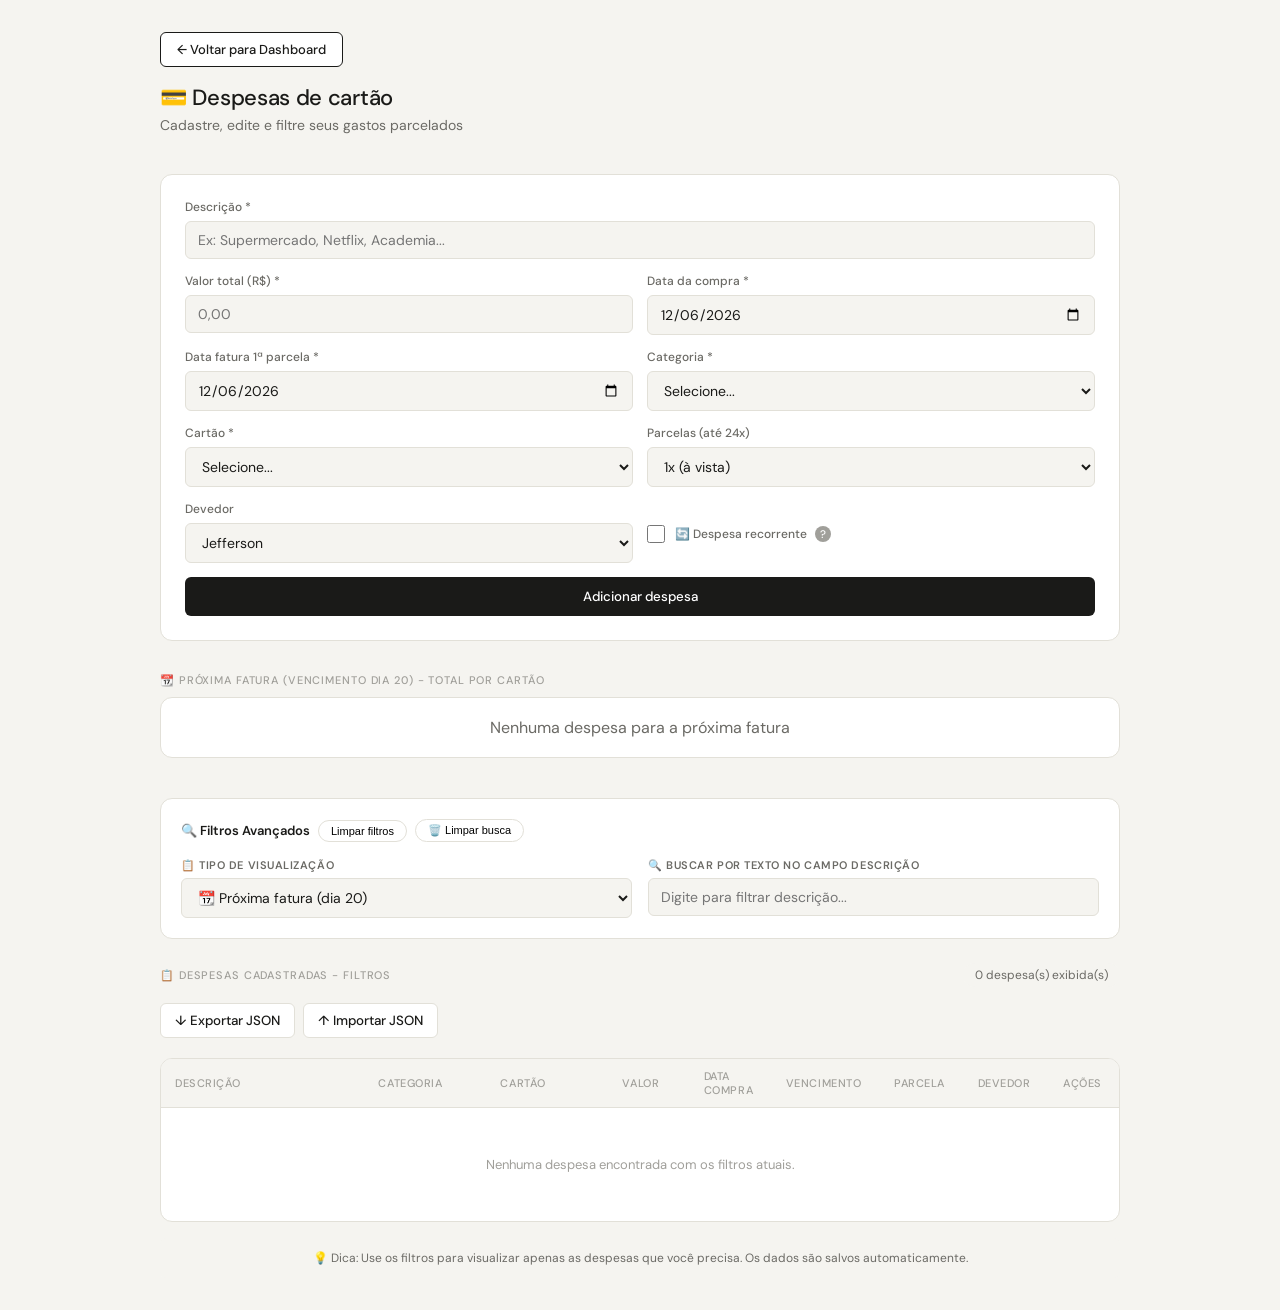
==== commit 060f04fe: "v3 - grandes alterações nas consulas" ====
--- a/ReceitasEDespesas.html
+++ b/ReceitasEDespesas.html
@@ -115,6 +115,7 @@
             <div class="filters-title">
                 🔍 Filtros Avançados
                 <button class="btn-limpar-filtros" onclick="limparFiltros()">Limpar filtros</button>
+                <button class="btn-limpar-filtros" onclick="limparBusca()">🗑️ Limpar busca</button>
             </div>
             <div class="filters-grid">
                 <div class="filter-item">
@@ -141,6 +142,10 @@
                         <option value="Ambos">Ambos</option>
                     </select>
                 </div>
+                <div class="filter-item">
+                    <label>🔍 BUSCAR POR TEXTO NO CAMPO DESCRIÇÃO</label>
+                    <input type="text" id="filtroBusca" placeholder="Digite para filtrar descrição..." onkeyup="aplicarFiltros()" style="width: 100%;">
+                </div>
             </div>
         </div>
 
@@ -153,7 +158,6 @@
             <button class="btn-outline" onclick="exportarJSON()">↓ Exportar JSON</button>
             <button class="btn-outline" onclick="document.getElementById('importInput').click()">↑ Importar JSON</button>
             <input type="file" id="importInput" accept=".json" style="display:none" onchange="importarJSON(event)">
-            <button class="btn-outline" onclick="limparTodasDespesas()" style="border-color: var(--danger); color: var(--danger);">🗑️ Limpar todas</button>
         </div>
 
         <div class="table-wrap">
@@ -343,6 +347,7 @@
             const visualizacao = document.getElementById('filtroVisualizacao').value;
             const cartaoSelecionado = document.getElementById('filtroCartao').value;
             const devedorSelecionado = document.getElementById('filtroDevedor').value;
+            const textoBusca = document.getElementById('filtroBusca').value.toLowerCase().trim();
             
             document.getElementById('filtroCartaoContainer').style.display = 
                 visualizacao === 'porCartao' ? 'block' : 'none';
@@ -363,6 +368,13 @@
                 filtradas = filtradas.filter(d => d.devedor === devedorSelecionado);
             }
             
+            // Filtro de busca por texto na descrição
+            if (textoBusca !== '') {
+                filtradas = filtradas.filter(d => 
+                    d.desc.toLowerCase().includes(textoBusca)
+                );
+            }
+            
             despesasFiltradas = filtradas;
             renderTabela();
         }
@@ -371,8 +383,15 @@
             document.getElementById('filtroVisualizacao').value = 'proximaFatura';
             document.getElementById('filtroCartao').value = '';
             document.getElementById('filtroDevedor').value = '';
+            document.getElementById('filtroBusca').value = '';
             aplicarFiltros();
             toast('Filtros limpos!');
+        }
+
+        function limparBusca() {
+            document.getElementById('filtroBusca').value = '';
+            aplicarFiltros();
+            toast('Busca limpa!');
         }
 
         function salvarLocal() {
@@ -531,15 +550,6 @@
 
         function fecharModal() {
             document.getElementById('editModal').style.display = 'none';
-        }
-
-        function limparTodasDespesas() {
-            if (confirm('⚠️ ATENÇÃO: Isso irá remover TODAS as despesas. Esta ação não pode ser desfeita. Deseja continuar?')) {
-                despesas = [];
-                salvarLocal();
-                aplicarFiltros();
-                toast('Todas as despesas foram removidas.');
-            }
         }
 
         function deleteDespesa(id) {
@@ -621,4 +631,4 @@
         carregarLocal();
     </script>
 </body>
-</html>
+</html>
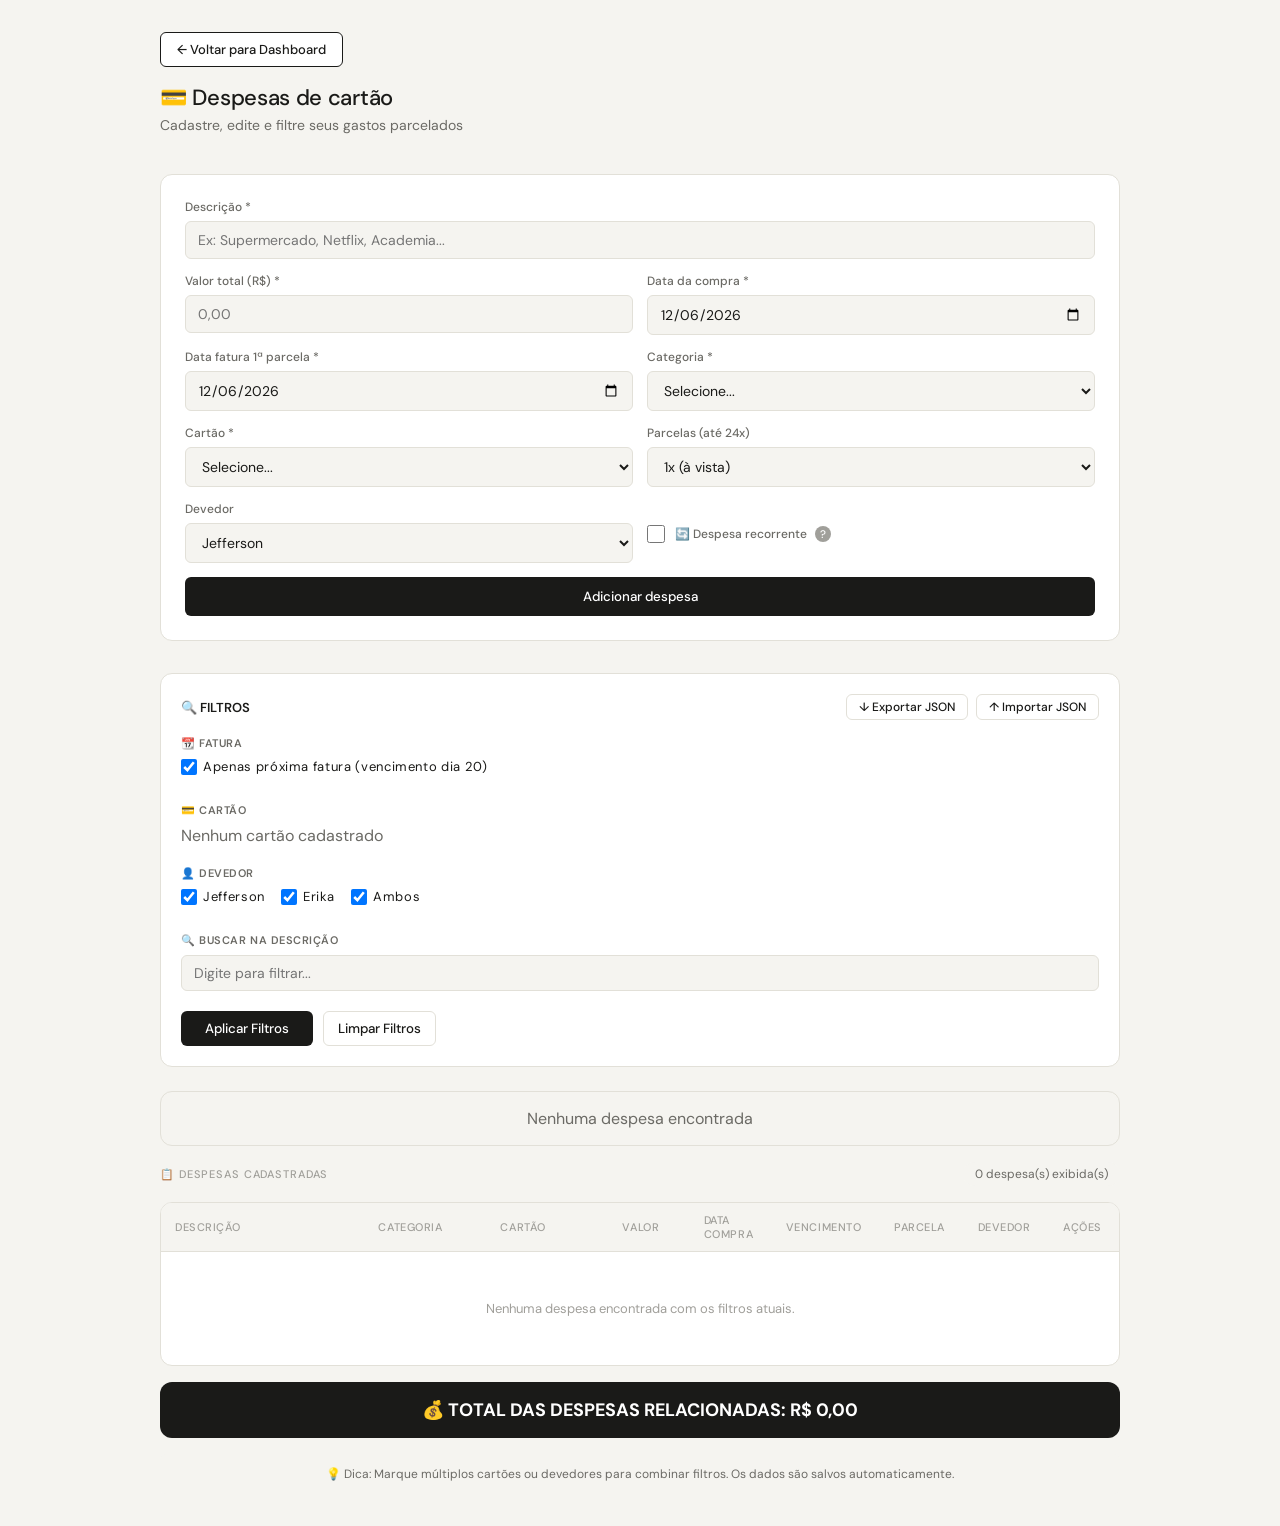
==== commit c4f78818: "v4 - implementação filtros com checks" ====
--- a/ReceitasEDespesas.html
+++ b/ReceitasEDespesas.html
@@ -6,6 +6,152 @@
     <title>Despesas de Cartão - Gerenciador</title>
     <link href="https://fonts.googleapis.com/css2?family=DM+Sans:wght@400;500&family=DM+Mono:wght@400;500&display=swap" rel="stylesheet">
     <link rel="stylesheet" href="styles.css">
+    <style>
+        /* Estilos para os novos filtros com checkboxes */
+        .filters-panel {
+            background: var(--surface);
+            border: 1px solid var(--border);
+            border-radius: var(--radius);
+            padding: 1.25rem;
+            margin-bottom: 1.5rem;
+        }
+        
+        .filters-title {
+            font-size: 13px;
+            font-weight: 600;
+            margin-bottom: 1rem;
+            color: var(--text);
+            display: flex;
+            align-items: center;
+            gap: 8px;
+            flex-wrap: wrap;
+        }
+        
+        .filter-group {
+            margin-bottom: 1.25rem;
+        }
+        
+        .filter-group label {
+            font-size: 11px;
+            font-weight: 600;
+            text-transform: uppercase;
+            letter-spacing: 0.05em;
+            display: block;
+            margin-bottom: 8px;
+            color: var(--text-muted);
+        }
+        
+        .checkbox-group-horizontal {
+            display: flex;
+            flex-wrap: wrap;
+            gap: 1rem;
+            align-items: center;
+        }
+        
+        .checkbox-group-horizontal label {
+            display: inline-flex;
+            align-items: center;
+            gap: 6px;
+            font-size: 13px;
+            text-transform: none;
+            font-weight: normal;
+            color: var(--text);
+            cursor: pointer;
+        }
+        
+        .checkbox-group-horizontal input {
+            width: 16px;
+            height: 16px;
+            cursor: pointer;
+        }
+        
+        .filter-actions {
+            display: flex;
+            gap: 10px;
+            margin-top: 1rem;
+            flex-wrap: wrap;
+        }
+        
+        .totalizador-container {
+            background: var(--bg);
+            border-radius: var(--radius);
+            padding: 1rem;
+            border: 1px solid var(--border);
+            margin-bottom: 1rem;
+            animation: fadeIn 0.3s ease-out;
+        }
+        
+        .totalizador-content {
+            display: flex;
+            gap: 1rem;
+            flex-wrap: wrap;
+            justify-content: center;
+        }
+        
+        .totalizador-item {
+            background: var(--surface);
+            padding: 8px 20px;
+            border-radius: 20px;
+        }
+        
+        .totalizador-item.jefferson { border-left: 3px solid #3b82f6; }
+        .totalizador-item.erika { border-left: 3px solid #ec489a; }
+        .totalizador-item.ambos { border-left: 3px solid #10b981; }
+        .totalizador-item.total {
+            background: var(--accent);
+            color: white;
+        }
+        
+        @keyframes fadeIn {
+            from { opacity: 0; transform: translateY(-10px); }
+            to { opacity: 1; transform: translateY(0); }
+        }
+        
+        .info-bar {
+            display: flex;
+            justify-content: space-between;
+            align-items: center;
+            margin-bottom: 1rem;
+            flex-wrap: wrap;
+            gap: 0.5rem;
+        }
+        
+        .result-count {
+            font-size: 12px;
+            color: var(--text-muted);
+            background: var(--bg);
+            padding: 4px 12px;
+            border-radius: 20px;
+        }
+        
+        .btn-limpar-filtros {
+            background: none;
+            border: 1px solid var(--border);
+            padding: 4px 12px;
+            border-radius: 20px;
+            font-size: 11px;
+            cursor: pointer;
+            transition: all 0.2s;
+        }
+        
+        .btn-limpar-filtros:hover {
+            background: var(--danger);
+            color: white;
+            border-color: var(--danger);
+        }
+        
+        /* Estilo para o totalizador inferior */
+        .footer-totalizador {
+            background: var(--accent);
+            color: white;
+            border-radius: var(--radius);
+            padding: 1rem;
+            margin-top: 1rem;
+            text-align: center;
+            font-weight: 700;
+            font-size: 18px;
+        }
+    </style>
 </head>
 <body>
     <div class="container">
@@ -40,51 +186,23 @@
                         <label for="categoria">Categoria *</label>
                         <select id="categoria" required>
                             <option value="">Selecione...</option>
-                            <option>Alimentação</option>
-                            <option>Transporte</option>
-                            <option>Saúde</option>
-                            <option>Lazer</option>
-                            <option>Educação</option>
-                            <option>Casa</option>
-                            <option>Assinaturas</option>
-                            <option>Roupas</option>
-                            <option>Viagem</option>
-                            <option>Outros</option>
                         </select>
                     </div>
                     <div class="form-group">
                         <label for="cartao">Cartão *</label>
                         <select id="cartao" required>
                             <option value="">Selecione...</option>
-                            <option>Caixa Visa</option>
-                            <option>Caixa Elo</option>
-                            <option>Caixa Black</option>
-                            <option>Nubank</option>
-                            <option>Inter</option>
-                            <option>Porto</option>
                         </select>
                     </div>
                     <div class="form-group">
                         <label for="parcelas">Parcelas (até 24x)</label>
                         <select id="parcelas">
                             <option value="1">1x (à vista)</option>
-                            <option value="2">2x</option><option value="3">3x</option><option value="4">4x</option>
-                            <option value="5">5x</option><option value="6">6x</option><option value="7">7x</option>
-                            <option value="8">8x</option><option value="9">9x</option><option value="10">10x</option>
-                            <option value="11">11x</option><option value="12">12x</option><option value="13">13x</option>
-                            <option value="14">14x</option><option value="15">15x</option><option value="16">16x</option>
-                            <option value="17">17x</option><option value="18">18x</option><option value="19">19x</option>
-                            <option value="20">20x</option><option value="21">21x</option><option value="22">22x</option>
-                            <option value="23">23x</option><option value="24">24x</option>
                         </select>
                     </div>
                     <div class="form-group">
                         <label for="devedor">Devedor</label>
-                        <select id="devedor">
-                            <option value="Jefferson">Jefferson</option>
-                            <option value="Erika">Erika</option>
-                            <option value="Ambos">Ambos</option>
-                        </select>
+                        <select id="devedor"></select>
                     </div>
                     <div class="form-group">
                         <div class="checkbox-group" style="margin-top: 24px;">
@@ -96,68 +214,76 @@
                         </div>
                     </div>
                     <div class="form-group full">
-                        <button type="submit" class="btn-primary" onclick="addDespesa()">Adicionar despesa</button>
+                        <button type="submit" class="btn-primary">Adicionar despesa</button>
                     </div>
                 </div>
             </form>
         </div>
 
-        <!-- Cards de resumo por banco para a próxima fatura -->
-        <div style="margin-bottom: 1.5rem;">
-            <p class="section-label">📆 Próxima fatura (vencimento dia 20) - Total por cartão</p>
-            <div id="resumoProximaFatura" style="display: flex; flex-direction: column; gap: 0.5rem;">
-                <!-- Cards serão inseridos aqui dinamicamente -->
+        <!-- Painel de Filtros com Checkboxes -->
+        <div class="filters-panel">
+            <div class="filters-title">
+                <span>🔍 FILTROS</span>
+                <div style="display: flex; gap: 8px; margin-left: auto;">
+                    <button class="btn-outline" onclick="exportarDados()" style="font-size: 12px; padding: 4px 12px;">↓ Exportar JSON</button>
+                    <button class="btn-outline" onclick="document.getElementById('importInput').click()" style="font-size: 12px; padding: 4px 12px;">↑ Importar JSON</button>
+                    <input type="file" id="importInput" accept=".json" style="display:none" onchange="importarDados(event)">
+                </div>
+            </div>
+            
+            <!-- Filtro de Fatura -->
+            <div class="filter-group">
+                <label>📆 FATURA</label>
+                <div class="checkbox-group-horizontal">
+                    <label>
+                        <input type="checkbox" id="filtroProximaFatura" checked>
+                        Apenas próxima fatura (vencimento dia 20)
+                    </label>
+                </div>
+            </div>
+            
+            <!-- Filtro de Cartão (checkboxes dinâmicos) -->
+            <div class="filter-group">
+                <label>💳 CARTÃO</label>
+                <div class="checkbox-group-horizontal" id="filtroCartoesContainer">
+                    <!-- Gerado dinamicamente pelo JavaScript -->
+                    <span style="color: var(--text-muted);">Carregando cartões...</span>
+                </div>
+            </div>
+            
+            <!-- Filtro de Devedor -->
+            <div class="filter-group">
+                <label>👤 DEVEDOR</label>
+                <div class="checkbox-group-horizontal">
+                    <label><input type="checkbox" value="Jefferson" class="filtro-devedor-checkbox" checked> Jefferson</label>
+                    <label><input type="checkbox" value="Erika" class="filtro-devedor-checkbox" checked> Erika</label>
+                    <label><input type="checkbox" value="Ambos" class="filtro-devedor-checkbox" checked> Ambos</label>
+                </div>
+            </div>
+            
+            <!-- Busca por texto -->
+            <div class="filter-group">
+                <label>🔍 BUSCAR NA DESCRIÇÃO</label>
+                <input type="text" id="filtroBusca" placeholder="Digite para filtrar..." style="width: 100%; padding: 8px 12px;">
+            </div>
+            
+            <!-- Botões de ação -->
+            <div class="filter-actions">
+                <button class="btn-primary" onclick="aplicarFiltros()" style="width: auto; padding: 8px 24px;">Aplicar Filtros</button>
+                <button class="btn-outline" onclick="limparFiltros()" style="width: auto;">Limpar Filtros</button>
             </div>
         </div>
 
-        <!-- Painel de Filtros Avançados -->
-        <div class="filters-panel">
-            <div class="filters-title">
-                🔍 Filtros Avançados
-                <button class="btn-limpar-filtros" onclick="limparFiltros()">Limpar filtros</button>
-                <button class="btn-limpar-filtros" onclick="limparBusca()">🗑️ Limpar busca</button>
-            </div>
-            <div class="filters-grid">
-                <div class="filter-item">
-                    <label>📋 Tipo de visualização</label>
-                    <select id="filtroVisualizacao" onchange="aplicarFiltros()">
-                        <option value="proximaFatura">📆 Próxima fatura (dia 20)</option>
-                        <option value="todas">📋 Todas as despesas cadastradas</option>
-                        <option value="porCartao">💳 Por cartão</option>
-                        <option value="porDevedor">👥 Por devedor</option>
-                    </select>
-                </div>
-                <div class="filter-item" id="filtroCartaoContainer" style="display: none;">
-                    <label>💳 Selecionar cartão</label>
-                    <select id="filtroCartao" onchange="aplicarFiltros()">
-                        <option value="">Todos os cartões</option>
-                    </select>
-                </div>
-                <div class="filter-item" id="filtroDevedorContainer" style="display: none;">
-                    <label>👤 Selecionar devedor</label>
-                    <select id="filtroDevedor" onchange="aplicarFiltros()">
-                        <option value="">Todos</option>
-                        <option value="Jefferson">Jefferson</option>
-                        <option value="Erika">Erika</option>
-                        <option value="Ambos">Ambos</option>
-                    </select>
-                </div>
-                <div class="filter-item">
-                    <label>🔍 BUSCAR POR TEXTO NO CAMPO DESCRIÇÃO</label>
-                    <input type="text" id="filtroBusca" placeholder="Digite para filtrar descrição..." onkeyup="aplicarFiltros()" style="width: 100%;">
-                </div>
+        <!-- Totalizador superior (sempre visível) -->
+        <div id="totalizadorContainer" class="totalizador-container">
+            <div class="totalizador-content">
+                <span style="color: var(--text-muted);">Nenhum filtro aplicado</span>
             </div>
         </div>
 
         <div class="info-bar">
-            <p class="section-label" style="margin-bottom: 0;">📋 Despesas Cadastradas - filtros</p>
+            <p class="section-label" style="margin-bottom: 0;">📋 Despesas Cadastradas</p>
             <div class="result-count" id="resultCount">0 despesa(s)</div>
-        </div>
-
-        <div class="toolbar">
-            <button class="btn-outline" onclick="exportarJSON()">↓ Exportar JSON</button>
-            <button class="btn-outline" onclick="document.getElementById('importInput').click()">↑ Importar JSON</button>
-            <input type="file" id="importInput" accept=".json" style="display:none" onchange="importarJSON(event)">
         </div>
 
         <div class="table-wrap">
@@ -194,8 +320,13 @@
             </table>
         </div>
         
+        <!-- NOVO: Totalizador inferior (abaixo da tabela) -->
+        <div id="footerTotalizador" class="footer-totalizador">
+            Total: R$ 0,00
+        </div>
+        
         <div style="margin-top: 1rem; padding: 0.75rem; background: var(--bg); border-radius: var(--radius-sm); font-size: 12px; color: var(--text-muted); text-align: center;">
-            💡 Dica: Use os filtros para visualizar apenas as despesas que você precisa. Os dados são salvos automaticamente.
+            💡 Dica: Marque múltiplos cartões ou devedores para combinar filtros. Os dados são salvos automaticamente.
         </div>
     </div>
 
@@ -224,18 +355,11 @@
                 </div>
                 <div class="form-group">
                     <label>Categoria</label>
-                    <select id="editCategoria">
-                        <option>Alimentação</option><option>Transporte</option><option>Saúde</option>
-                        <option>Lazer</option><option>Educação</option><option>Casa</option>
-                        <option>Assinaturas</option><option>Roupas</option><option>Viagem</option><option>Outros</option>
-                    </select>
+                    <select id="editCategoria"></select>
                 </div>
                 <div class="form-group">
                     <label>Cartão</label>
-                    <select id="editCartao">
-                        <option>Caixa Visa</option><option>Caixa Elo</option><option>Caixa Black</option>
-                        <option>Nubank</option><option>Inter</option><option>Porto</option>
-                    </select>
+                    <select id="editCartao"></select>
                 </div>
                 <div class="form-group">
                     <div class="checkbox-group" style="margin-top: 24px;">
@@ -245,9 +369,7 @@
                 </div>
                 <div class="form-group">
                     <label>Devedor</label>
-                    <select id="editDevedor">
-                        <option>Jefferson</option><option>Erika</option><option>Ambos</option>
-                    </select>
+                    <select id="editDevedor"></select>
                 </div>
                 <div class="form-group full">
                     <button class="btn-primary" onclick="salvarEdicao()">Salvar Alterações</button>
@@ -258,242 +380,219 @@
 
     <div class="toast" id="toast"></div>
 
+    <script src="shared.js"></script>
     <script>
-        const STORAGE_KEY = 'despesas_cartao_v2';
-        const fmt = v => v.toLocaleString('pt-BR', { style: 'currency', currency: 'BRL' });
+        // ========== VARIÁVEIS GLOBAIS ==========
         let despesas = [];
         let despesasFiltradas = [];
-
-        function getProximaDataFatura() {
-            const hoje = new Date();
-            hoje.setHours(0, 0, 0, 0);
-            let dataFatura = new Date(hoje.getFullYear(), hoje.getMonth(), 20);
-            if (hoje.getDate() > 20) {
-                dataFatura.setMonth(dataFatura.getMonth() + 1);
-            }
-            return dataFatura;
-        }
-
-        function carregarLocal() {
-            try {
-                const raw = localStorage.getItem(STORAGE_KEY);
-                if (raw) {
-                    despesas = JSON.parse(raw);
-                    console.log(`✅ Carregadas ${despesas.length} despesas`);
-                } else {
-                    despesas = [];
+        
+        // ========== INICIALIZAÇÃO DOS SELECTS ==========
+        function inicializarSelects() {
+            // Categorias
+            const categoriaSelect = document.getElementById('categoria');
+            Shared.CATEGORIAS.forEach(cat => {
+                categoriaSelect.innerHTML += `<option>${cat}</option>`;
+            });
+            
+            // Cartões
+            const cartaoSelect = document.getElementById('cartao');
+            Shared.CARTOES.forEach(cartao => {
+                cartaoSelect.innerHTML += `<option>${cartao}</option>`;
+            });
+            
+            // Parcelas (2 a 24)
+            const parcelasSelect = document.getElementById('parcelas');
+            for (let i = 2; i <= 24; i++) {
+                parcelasSelect.innerHTML += `<option value="${i}">${i}x</option>`;
+            }
+            
+            // Devedores
+            const devedorSelect = document.getElementById('devedor');
+            const editDevedor = document.getElementById('editDevedor');
+            Shared.DEVEDORES.forEach(d => {
+                devedorSelect.innerHTML += `<option value="${d}">${d}</option>`;
+                editDevedor.innerHTML += `<option value="${d}">${d}</option>`;
+            });
+            
+            // Edit selects
+            const editCategoria = document.getElementById('editCategoria');
+            const editCartao = document.getElementById('editCartao');
+            Shared.CATEGORIAS.forEach(cat => {
+                editCategoria.innerHTML += `<option>${cat}</option>`;
+            });
+            Shared.CARTOES.forEach(cartao => {
+                editCartao.innerHTML += `<option>${cartao}</option>`;
+            });
+        }
+        
+        // ========== ATUALIZAR CHECKBOXES DE CARTÃO ==========
+        function atualizarCheckboxesCartao() {
+            const cartoesUnicos = [...new Set(despesas.map(d => d.cartao).filter(c => c))];
+            const container = document.getElementById('filtroCartoesContainer');
+            
+            if (cartoesUnicos.length === 0) {
+                container.innerHTML = '<span style="color: var(--text-muted);">Nenhum cartão cadastrado</span>';
+                return;
+            }
+            
+            // Gerar checkboxes para cada cartão
+            container.innerHTML = cartoesUnicos.map(cartao => `
+                <label>
+                    <input type="checkbox" value="${cartao}" class="filtro-cartao-checkbox" ${cartao === 'Porto' ? 'checked' : ''}>
+                    ${cartao}
+                </label>
+            `).join('');
+            
+            // Adicionar event listeners aos novos checkboxes
+            document.querySelectorAll('.filtro-cartao-checkbox').forEach(cb => {
+                cb.addEventListener('change', () => aplicarFiltros());
+            });
+        }
+        
+        // ========== FUNÇÕES DE FILTRO (AND entre todos os filtros) ==========
+        
+        function aplicarFiltros() {
+            let filtradas = [...despesas];
+            
+            // 1. Filtro de fatura (apenas próxima fatura)
+            const filtrarProximaFatura = document.getElementById('filtroProximaFatura').checked;
+            if (filtrarProximaFatura) {
+                filtradas = Shared.filtrarPorFatura(filtradas, 0);
+            }
+            
+            // 2. Filtro de cartão (múltiplos checkboxes)
+            const cartoesSelecionados = Array.from(document.querySelectorAll('.filtro-cartao-checkbox:checked'))
+                .map(cb => cb.value);
+            if (cartoesSelecionados.length > 0) {
+                filtradas = filtradas.filter(d => cartoesSelecionados.includes(d.cartao));
+            }
+            
+            // 3. Filtro de devedor (múltiplos checkboxes)
+            const devedoresSelecionados = Array.from(document.querySelectorAll('.filtro-devedor-checkbox:checked'))
+                .map(cb => cb.value);
+            if (devedoresSelecionados.length > 0) {
+                filtradas = filtradas.filter(d => devedoresSelecionados.includes(d.devedor));
+            }
+            
+            // 4. Filtro de busca por texto
+            const textoBusca = document.getElementById('filtroBusca').value.toLowerCase().trim();
+            if (textoBusca !== '') {
+                filtradas = filtradas.filter(d => d.desc.toLowerCase().includes(textoBusca));
+            }
+            
+            despesasFiltradas = filtradas;
+            
+            // Atualizar totalizadores e tabela
+            atualizarTotalizadorSuperior();
+            atualizarTotalizadorInferior();
+            renderizarTabela();
+        }
+        
+        function atualizarTotalizadorSuperior() {
+            const container = document.getElementById('totalizadorContainer');
+            
+            if (despesasFiltradas.length === 0) {
+                container.innerHTML = `
+                    <div class="totalizador-content">
+                        <span style="color: var(--text-muted);">Nenhuma despesa encontrada</span>
+                    </div>
+                `;
+                return;
+            }
+            
+            // Calcular totais por devedor com rateio para "Ambos"
+            let totalJefferson = 0;
+            let totalErika = 0;
+            let totalAmbos = 0;
+            
+            despesasFiltradas.forEach(d => {
+                if (d.devedor === 'Jefferson') {
+                    totalJefferson += d.valor;
+                } else if (d.devedor === 'Erika') {
+                    totalErika += d.valor;
+                } else if (d.devedor === 'Ambos') {
+                    totalAmbos += d.valor / 2;
                 }
-                atualizarSelects();
-                atualizarResumoProximaFatura();
-                aplicarFiltros();
-            } catch (e) {
-                console.error('Erro:', e);
-                despesas = [];
-            }
-        }
-
-        function atualizarResumoProximaFatura() {
-            const { inicio, fim } = getDataFaturaProxima();
-            const despesasProximaFatura = despesas.filter(d => {
-                const dataVencto = new Date(d.data);
-                return dataVencto >= inicio && dataVencto <= fim;
-            });
-            
-            const resumoPorCartao = {};
-            despesasProximaFatura.forEach(d => {
-                const cartao = d.cartao;
-                if (!resumoPorCartao[cartao]) {
-                    resumoPorCartao[cartao] = 0;
-                }
-                resumoPorCartao[cartao] += d.valor;
-            });
-            
-            const container = document.getElementById('resumoProximaFatura');
-            const cartoes = Object.keys(resumoPorCartao).sort();
-            
-            if (cartoes.length === 0) {
-                container.innerHTML = '<div class="card-summary" style="justify-content: center; color: var(--text-muted);">Nenhuma despesa para a próxima fatura</div>';
-                return;
-            }
-            
-            container.innerHTML = cartoes.map(cartao => `
-                <div class="card-summary">
-                    <strong>${cartao}</strong>
-                    <span class="valor-soma">${fmt(resumoPorCartao[cartao])}</span>
-                </div>
-            `).join('');
-        }
-
-        function atualizarSelects() {
-            const cartoes = [...new Set(despesas.map(d => d.cartao).filter(c => c))];
-            const selectCartao = document.getElementById('filtroCartao');
-            selectCartao.innerHTML = '<option value="">Todos os cartões</option>' + 
-                cartoes.map(c => `<option value="${c}">${c}</option>`).join('');
-        }
-
-        function getDataFaturaProxima() {
-            const dataFatura = getProximaDataFatura();
-            const inicio = new Date(dataFatura);
-            inicio.setDate(1);
-            inicio.setHours(0, 0, 0, 0);
-            const fim = new Date(dataFatura);
-            fim.setMonth(fim.getMonth() + 1);
-            fim.setDate(0);
-            fim.setHours(23, 59, 59, 999);
-            return { inicio, fim, dataFatura };
-        }
-
-        function aplicarFiltros() {
-            const visualizacao = document.getElementById('filtroVisualizacao').value;
-            const cartaoSelecionado = document.getElementById('filtroCartao').value;
-            const devedorSelecionado = document.getElementById('filtroDevedor').value;
-            const textoBusca = document.getElementById('filtroBusca').value.toLowerCase().trim();
-            
-            document.getElementById('filtroCartaoContainer').style.display = 
-                visualizacao === 'porCartao' ? 'block' : 'none';
-            document.getElementById('filtroDevedorContainer').style.display = 
-                visualizacao === 'porDevedor' ? 'block' : 'none';
-            
-            let filtradas = [...despesas];
-            
-            if (visualizacao === 'proximaFatura') {
-                const { inicio, fim } = getDataFaturaProxima();
-                filtradas = filtradas.filter(d => {
-                    const dataVencto = new Date(d.data);
-                    return dataVencto >= inicio && dataVencto <= fim;
-                });
-            } else if (visualizacao === 'porCartao' && cartaoSelecionado) {
-                filtradas = filtradas.filter(d => d.cartao === cartaoSelecionado);
-            } else if (visualizacao === 'porDevedor' && devedorSelecionado) {
-                filtradas = filtradas.filter(d => d.devedor === devedorSelecionado);
-            }
-            
-            // Filtro de busca por texto na descrição
-            if (textoBusca !== '') {
-                filtradas = filtradas.filter(d => 
-                    d.desc.toLowerCase().includes(textoBusca)
-                );
-            }
-            
-            despesasFiltradas = filtradas;
-            renderTabela();
-        }
-
+            });
+            
+            const totalGeral = Shared.calcularTotal(despesasFiltradas);
+            
+            container.innerHTML = `
+                <div class="totalizador-content">
+                    <div class="totalizador-item jefferson">
+                        <strong>👤 Jefferson:</strong> ${Shared.formatMoney(totalJefferson)}
+                    </div>
+                    <div class="totalizador-item erika">
+                        <strong>👤 Erika:</strong> ${Shared.formatMoney(totalErika)}
+                    </div>
+                    <div class="totalizador-item ambos">
+                        <strong>🤝 Ambos (cada):</strong> ${Shared.formatMoney(totalAmbos)}
+                    </div>
+                    <div class="totalizador-item total">
+                        <strong>💰 TOTAL:</strong> ${Shared.formatMoney(totalGeral)}
+                    </div>
+                </div>
+            `;
+        }
+        
+        // NOVA FUNÇÃO: Atualizar totalizador inferior
+        function atualizarTotalizadorInferior() {
+            const footerElement = document.getElementById('footerTotalizador');
+            const totalGeral = Shared.calcularTotal(despesasFiltradas);
+            footerElement.innerHTML = `💰 TOTAL DAS DESPESAS RELACIONADAS: ${Shared.formatMoney(totalGeral)}`;
+        }
+        
         function limparFiltros() {
-            document.getElementById('filtroVisualizacao').value = 'proximaFatura';
-            document.getElementById('filtroCartao').value = '';
-            document.getElementById('filtroDevedor').value = '';
+            // Manter padrões: fatura checked, cartão Porto checked, devedores todos checked
+            document.getElementById('filtroProximaFatura').checked = true;
+            
+            // Desmarcar todos os cartões e depois marcar apenas Porto
+            document.querySelectorAll('.filtro-cartao-checkbox').forEach(cb => {
+                cb.checked = (cb.value === 'Porto');
+            });
+            
+            // Marcar todos os devedores
+            document.querySelectorAll('.filtro-devedor-checkbox').forEach(cb => {
+                cb.checked = true;
+            });
+            
             document.getElementById('filtroBusca').value = '';
+            
             aplicarFiltros();
-            toast('Filtros limpos!');
-        }
-
-        function limparBusca() {
-            document.getElementById('filtroBusca').value = '';
+            Shared.toast('Filtros resetados para os padrões!');
+        }
+        
+        // ========== CRUD ==========
+        function carregarDados() {
+            despesas = Shared.carregarDespesas();
+            atualizarCheckboxesCartao();
             aplicarFiltros();
-            toast('Busca limpa!');
-        }
-
-        function salvarLocal() {
-            try {
-                localStorage.setItem(STORAGE_KEY, JSON.stringify(despesas));
-                console.log(`💾 Salvas ${despesas.length} despesas`);
-                atualizarSelects();
-                atualizarResumoProximaFatura();
-            } catch (e) {
-                console.error('Erro ao salvar:', e);
-            }
-        }
-
-        function toast(msg) {
-            const el = document.getElementById('toast');
-            el.textContent = msg;
-            el.classList.add('show');
-            setTimeout(() => el.classList.remove('show'), 2400);
-        }
-
-        function exportarJSON() {
-            if (despesas.length === 0) {
-                toast('Nenhuma despesa para exportar.');
-                return;
-            }
-            const blob = new Blob([JSON.stringify(despesas, null, 2)], { type: 'application/json' });
-            const url = URL.createObjectURL(blob);
-            const a = document.createElement('a');
-            a.href = url;
-            a.download = `despesas_${new Date().toISOString().slice(0, 10)}.json`;
-            a.click();
-            URL.revokeObjectURL(url);
-            toast('Exportado com sucesso!');
-        }
-
-        function importarJSON(event) {
-            const file = event.target.files[0];
-            if (!file) return;
-            const reader = new FileReader();
-            reader.onload = e => {
-                try {
-                    const dados = JSON.parse(e.target.result);
-                    if (!Array.isArray(dados)) throw new Error();
-                    despesas = dados;
-                    salvarLocal();
-                    aplicarFiltros();
-                    toast(`${dados.length} lançamento(s) importado(s).`);
-                } catch {
-                    toast('Arquivo inválido.');
-                }
-                event.target.value = '';
-            };
-            reader.readAsText(file);
-        }
-
+        }
+        
         function addDespesa() {
             const desc = document.getElementById('desc').value.trim();
-            const valor = parseFloat(document.getElementById('valor').value);
+            const valorTotal = parseFloat(document.getElementById('valor').value);
             const dataCompra = document.getElementById('dataCompra').value;
-            const data = document.getElementById('data').value;
+            const primeiraParcela = document.getElementById('data').value;
             const categoria = document.getElementById('categoria').value;
             const cartao = document.getElementById('cartao').value;
             const parcelas = parseInt(document.getElementById('parcelas').value);
             const despRecorrente = document.getElementById('despRecorrente').checked;
             const devedor = document.getElementById('devedor').value;
-
-            if (!desc || !valor || !dataCompra || !data || !categoria || !cartao) {
-                toast('Preencha todos os campos obrigatórios.');
+            
+            if (!desc || !valorTotal || !dataCompra || !primeiraParcela || !categoria || !cartao) {
+                Shared.toast('Preencha todos os campos obrigatórios.');
                 return;
             }
-
-            const valorParcela = parseFloat((valor / parcelas).toFixed(2));
-            const [ano, mes, dia] = data.split('-').map(Number);
-            const grupoId = Date.now();
-
-            const novas = Array.from({ length: parcelas }, (_, i) => {
-                const d = new Date(ano, mes - 1 + i, dia);
-                const dataParc = [
-                    d.getFullYear(),
-                    String(d.getMonth() + 1).padStart(2, '0'),
-                    String(d.getDate()).padStart(2, '0')
-                ].join('-');
-                return {
-                    id: grupoId + i,
-                    grupoId,
-                    desc,
-                    valor: valorParcela,
-                    dataCompra: dataCompra,
-                    data: dataParc,
-                    categoria,
-                    cartao,
-                    parcelaAtual: i + 1,
-                    parcelaTotal: parcelas,
-                    despRecorrente: despRecorrente,
-                    devedor
-                };
-            });
-
-            despesas = [...novas, ...despesas];
-            salvarLocal();
-            aplicarFiltros();
-
+            
+            const novasParcelas = Shared.gerarParcelas({
+                desc, valorTotal, dataCompra, primeiraParcela,
+                categoria, cartao, parcelas, despRecorrente, devedor
+            });
+            
+            Shared.adicionarDespesa(novasParcelas);
+            
+            // Limpar formulário
             document.getElementById('desc').value = '';
             document.getElementById('valor').value = '';
             document.getElementById('dataCompra').valueAsDate = new Date();
@@ -502,15 +601,16 @@
             document.getElementById('cartao').value = '';
             document.getElementById('parcelas').value = '1';
             document.getElementById('despRecorrente').checked = false;
-
-            const msg = parcelas === 1 ? 'Despesa adicionada!' : `${parcelas} parcelas de ${fmt(valorParcela)} adicionadas!`;
-            toast(msg);
-        }
-
+            
+            carregarDados();
+            const msg = parcelas === 1 ? 'Despesa adicionada!' : `${parcelas} parcelas adicionadas!`;
+            Shared.toast(msg);
+        }
+        
         function editarDespesa(id) {
             const despesa = despesas.find(d => d.id === id);
             if (!despesa) return;
-
+            
             document.getElementById('editId').value = id;
             document.getElementById('editDesc').value = despesa.desc;
             document.getElementById('editValor').value = despesa.valor;
@@ -520,54 +620,65 @@
             document.getElementById('editCartao').value = despesa.cartao;
             document.getElementById('editDespRecorrente').checked = despesa.despRecorrente || false;
             document.getElementById('editDevedor').value = despesa.devedor;
-
+            
             document.getElementById('editModal').style.display = 'block';
         }
-
+        
         function salvarEdicao() {
             const id = parseInt(document.getElementById('editId').value);
-            const index = despesas.findIndex(d => d.id === id);
-            
-            if (index !== -1) {
-                despesas[index] = {
-                    ...despesas[index],
-                    desc: document.getElementById('editDesc').value,
-                    valor: parseFloat(document.getElementById('editValor').value),
-                    dataCompra: document.getElementById('editDataCompra').value,
-                    data: document.getElementById('editData').value,
-                    categoria: document.getElementById('editCategoria').value,
-                    cartao: document.getElementById('editCartao').value,
-                    despRecorrente: document.getElementById('editDespRecorrente').checked,
-                    devedor: document.getElementById('editDevedor').value
-                };
-                
-                salvarLocal();
-                aplicarFiltros();
+            
+            const sucesso = Shared.atualizarDespesa(id, {
+                desc: document.getElementById('editDesc').value,
+                valor: parseFloat(document.getElementById('editValor').value),
+                dataCompra: document.getElementById('editDataCompra').value,
+                data: document.getElementById('editData').value,
+                categoria: document.getElementById('editCategoria').value,
+                cartao: document.getElementById('editCartao').value,
+                despRecorrente: document.getElementById('editDespRecorrente').checked,
+                devedor: document.getElementById('editDevedor').value
+            });
+            
+            if (sucesso) {
+                carregarDados();
                 fecharModal();
-                toast('Despesa atualizada com sucesso!');
-            }
-        }
-
+                Shared.toast('Despesa atualizada com sucesso!');
+            } else {
+                Shared.toast('Erro ao atualizar despesa');
+            }
+        }
+        
         function fecharModal() {
             document.getElementById('editModal').style.display = 'none';
         }
-
+        
         function deleteDespesa(id) {
-            const d = despesas.find(x => x.id === id);
-            if (!d) return;
-            
-            if (d.parcelaTotal > 1) {
-                const todas = confirm(`Esta despesa tem ${d.parcelaTotal} parcelas.\n\nOK = remover todas\nCancelar = remover só esta parcela`);
-                despesas = todas ? despesas.filter(x => x.grupoId !== d.grupoId) : despesas.filter(x => x.id !== id);
+            const despesa = despesas.find(d => d.id === id);
+            if (!despesa) return;
+            
+            if (despesa.parcelaTotal > 1) {
+                const removerTodas = confirm(`Esta despesa tem ${despesa.parcelaTotal} parcelas.\n\nOK = remover todas\nCancelar = remover só esta parcela`);
+                Shared.deletarDespesa(id, removerTodas);
             } else {
                 if (!confirm('Remover esta despesa?')) return;
-                despesas = despesas.filter(x => x.id !== id);
-            }
-            salvarLocal();
-            aplicarFiltros();
-            toast('Removido com sucesso.');
-        }
-
+                Shared.deletarDespesa(id, false);
+            }
+            
+            carregarDados();
+            Shared.toast('Removido com sucesso.');
+        }
+        
+        function exportarDados() {
+            Shared.exportarJSON();
+        }
+        
+        function importarDados(event) {
+            Shared.importarJSON(event.target.files[0], () => {
+                carregarDados();
+            });
+            event.target.value = '';
+        }
+        
+        // ========== RENDERIZAÇÃO DA TABELA ==========
         function getDevedorClass(devedor) {
             const classes = {
                 'Jefferson': 'devedor-Jefferson',
@@ -576,8 +687,8 @@
             };
             return classes[devedor] || '';
         }
-
-        function renderTabela() {
+        
+        function renderizarTabela() {
             const tbody = document.getElementById('tbody');
             const resultCount = document.getElementById('resultCount');
             
@@ -589,12 +700,6 @@
             }
             
             tbody.innerHTML = despesasFiltradas.map(d => {
-                const [y, m, day] = d.data.split('-');
-                const dataFmt = `${day}/${m}/${y}`;
-                const dataCompraFmt = d.dataCompra ? (() => {
-                    const [yc, mc, dc] = d.dataCompra.split('-');
-                    return `${dc}/${mc}/${yc}`;
-                })() : '—';
                 const parcLabel = d.parcelaTotal === 1
                     ? '<span style="color:var(--text-faint);font-size:12px">à vista</span>'
                     : `<span class="parc-pill">${d.parcelaAtual}/${d.parcelaTotal}</span>`;
@@ -606,9 +711,9 @@
                         <td style="font-weight:500" title="${d.desc}">${d.desc} ${recorrenteBadge}</td>
                         <td class="col-cat"><span class="cat-pill">${d.categoria}</span></td>
                         <td class="col-cart">${d.cartao}</td>
-                        <td class="mono" style="font-weight:500">${fmt(d.valor)}</td>
-                        <td style="font-size: 12px;">${dataCompraFmt}</td>
-                        <td>${dataFmt}</td>
+                        <td class="mono" style="font-weight:500">${Shared.formatMoney(d.valor)}</td>
+                        <td style="font-size: 12px;">${Shared.formatarDataBR(d.dataCompra)}</td>
+                        <td>${Shared.formatarDataBR(d.data)}</td>
                         <td>${parcLabel}</td>
                         <td><span class="devedor-badge ${devedorClass}">${d.devedor || '—'}</span></td>
                         <td>
@@ -619,16 +724,32 @@
                 `;
             }).join('');
         }
-
+        
+        // ========== EVENTOS E INICIALIZAÇÃO ==========
+        document.getElementById('formDespesa').addEventListener('submit', (e) => {
+            e.preventDefault();
+            addDespesa();
+        });
+        
+        // Eventos para aplicar filtros automaticamente quando o usuário interage
+        document.getElementById('filtroProximaFatura').addEventListener('change', () => aplicarFiltros());
+        document.getElementById('filtroBusca').addEventListener('input', () => aplicarFiltros());
+        
+        // Event listeners para checkboxes de devedor
+        document.querySelectorAll('.filtro-devedor-checkbox').forEach(cb => {
+            cb.addEventListener('change', () => aplicarFiltros());
+        });
+        
         window.onclick = function(event) {
             const modal = document.getElementById('editModal');
             if (event.target === modal) fecharModal();
         }
-
+        
         // Inicialização
+        inicializarSelects();
         document.getElementById('dataCompra').valueAsDate = new Date();
         document.getElementById('data').valueAsDate = new Date();
-        carregarLocal();
+        carregarDados();
     </script>
 </body>
-</html>+</html>
